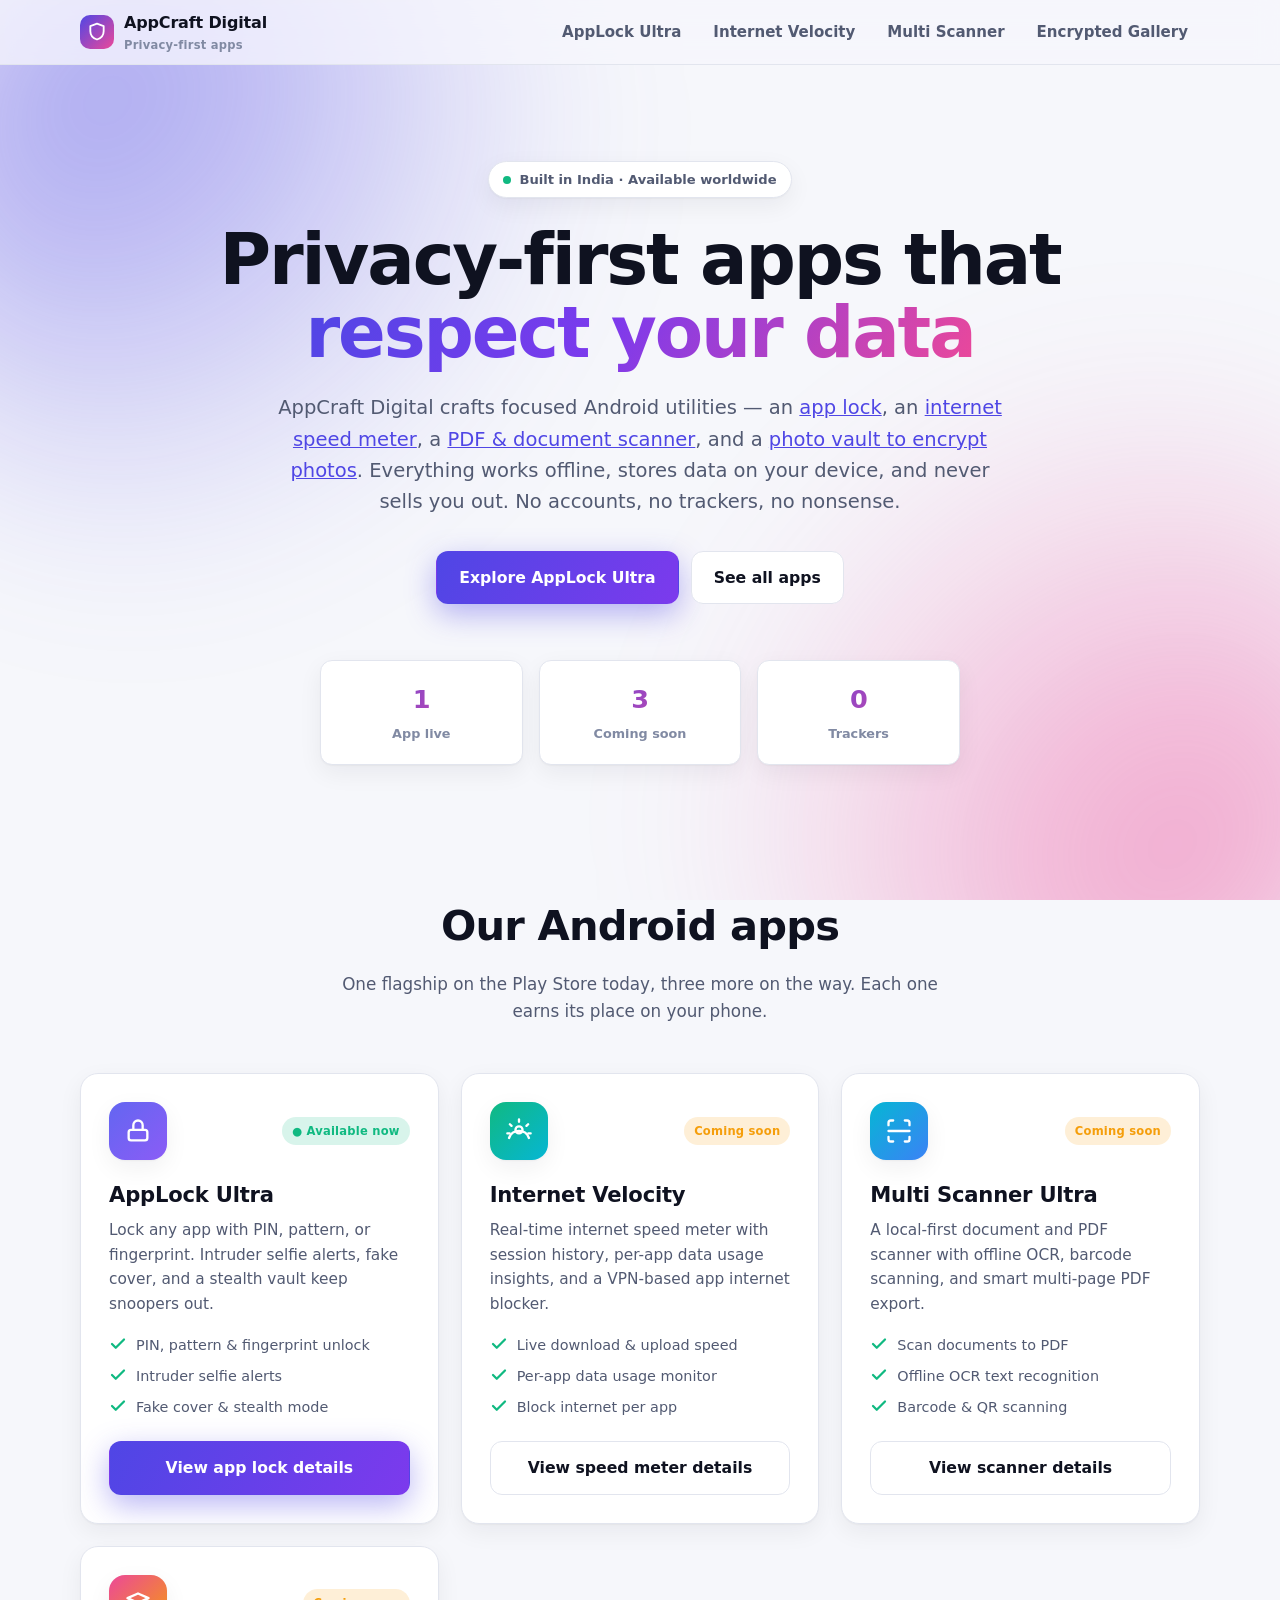
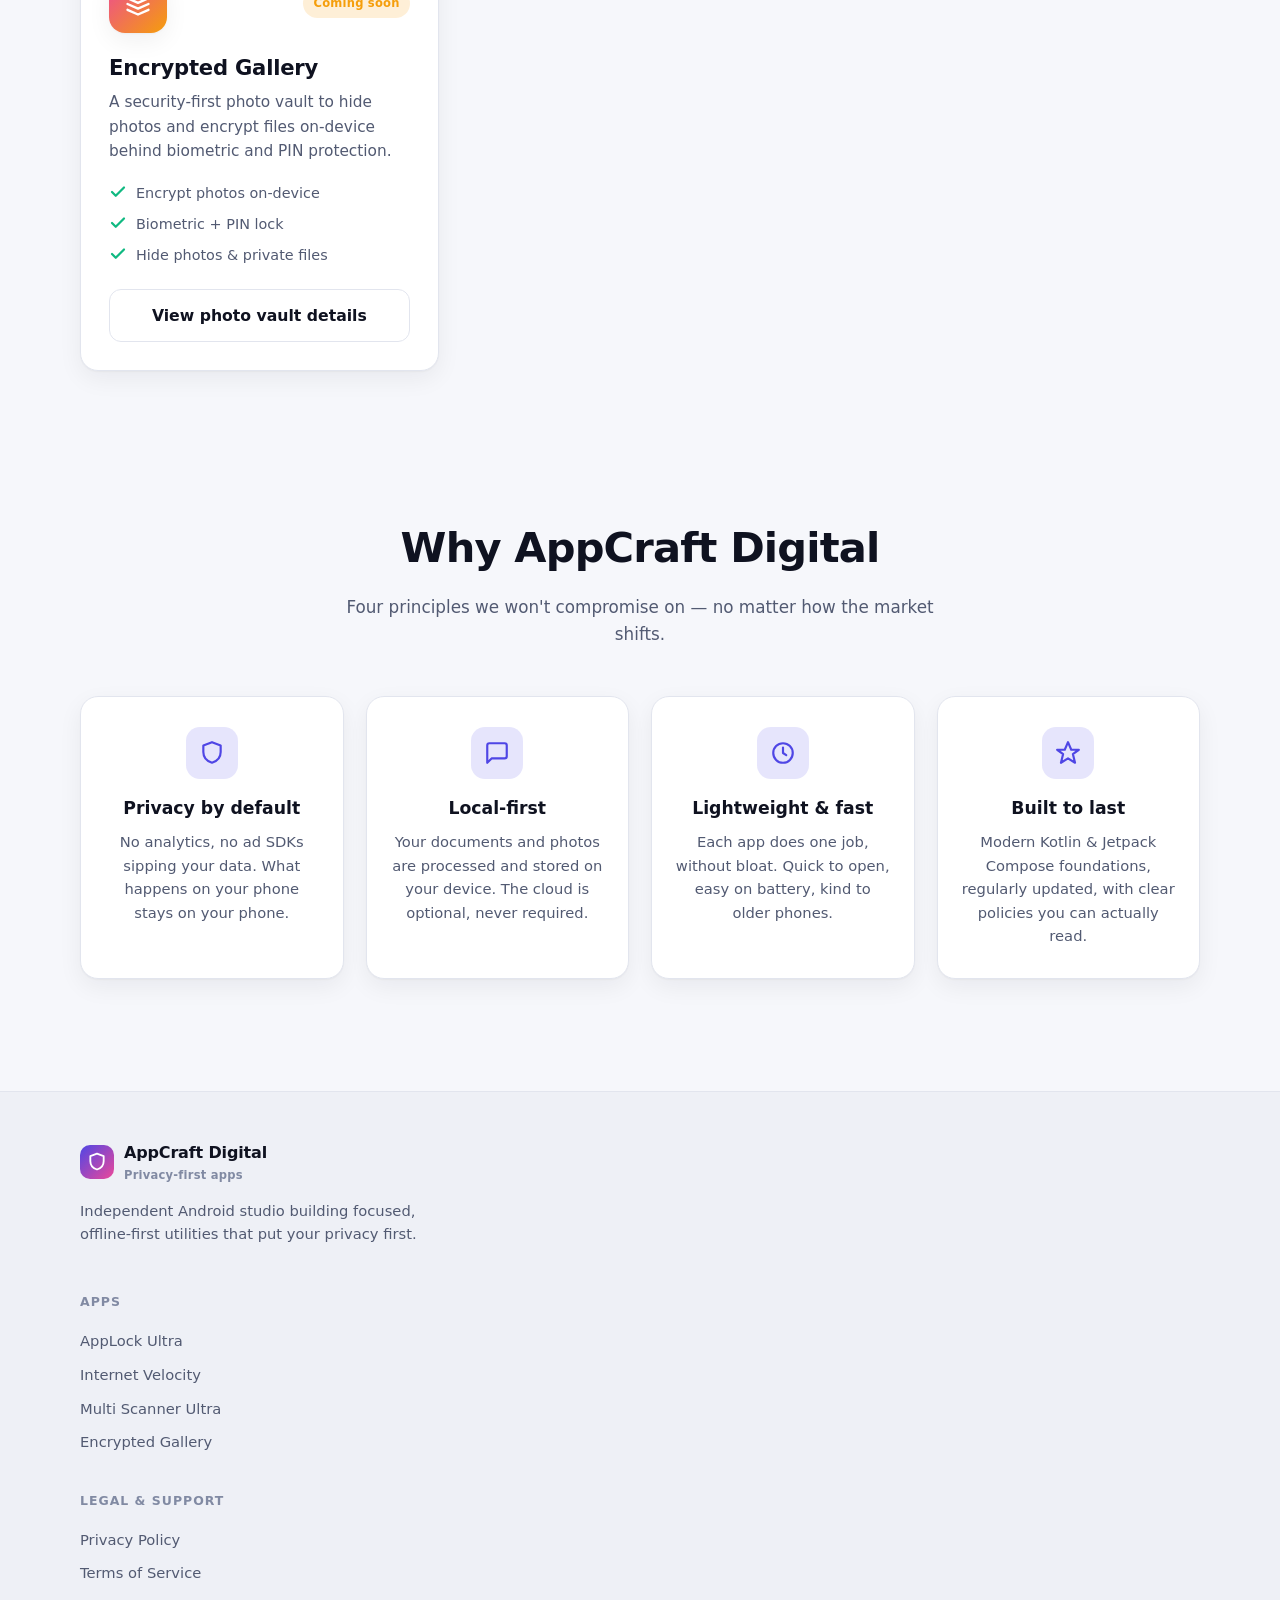
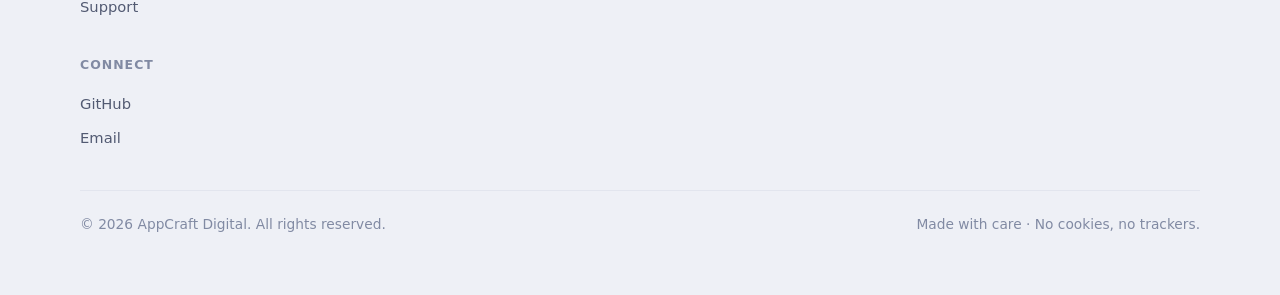
==== index.html @ 1e6e48a9 "SEO: multi-page keyword-targeted site + structured data Hub-and-spoke structure so each app ranks fo" ====
<!doctype html>
<html lang="en">
<head>
  <meta charset="utf-8">
  <meta name="viewport" content="width=device-width, initial-scale=1">
  <title>AppCraft Digital — Privacy-First Android Apps</title>
  <meta name="description" content="Privacy-first Android apps by AppCraft Digital: an app locker, internet speed meter, PDF scanner, and encrypted photo vault. Local-first, no tracking.">
  <meta name="keywords" content="app lock, app locker, internet speed test, pdf scanner, photo lock, gallery lock, encrypt photos, android apps, privacy apps">
  <meta name="author" content="AppCraft Digital">
  <meta name="robots" content="index, follow, max-image-preview:large">
  <meta name="theme-color" content="#0b0d12">
  <link rel="canonical" href="https://sumant4ssm.github.io/">

  <!-- Open Graph -->
  <meta property="og:type" content="website">
  <meta property="og:site_name" content="AppCraft Digital">
  <meta property="og:title" content="AppCraft Digital — Privacy-First Android Apps">
  <meta property="og:description" content="Lock apps, test internet speed, scan documents to PDF, and encrypt photos. Privacy-first Android apps with no tracking.">
  <meta property="og:url" content="https://sumant4ssm.github.io/">
  <meta property="og:locale" content="en_US">

  <!-- Twitter -->
  <meta name="twitter:card" content="summary_large_image">
  <meta name="twitter:title" content="AppCraft Digital — Privacy-First Android Apps">
  <meta name="twitter:description" content="Lock apps, test internet speed, scan to PDF, and encrypt photos. Privacy-first Android apps with no tracking.">

  <link rel="icon" href="data:image/svg+xml,%3Csvg xmlns='http://www.w3.org/2000/svg' viewBox='0 0 100 100'%3E%3Crect width='100' height='100' rx='24' fill='%236366f1'/%3E%3Cpath d='M50 18l26 10v18c0 16-11 28-26 36-15-8-26-20-26-36V28z' fill='none' stroke='white' stroke-width='6' stroke-linejoin='round'/%3E%3C/svg%3E">
  <link rel="stylesheet" href="assets/style.css">

  <!-- Structured data: Organization + WebSite (with SearchAction) -->
  <script type="application/ld+json">
  {
    "@context": "https://schema.org",
    "@graph": [
      {
        "@type": "Organization",
        "@id": "https://sumant4ssm.github.io/#organization",
        "name": "AppCraft Digital",
        "url": "https://sumant4ssm.github.io/",
        "description": "Independent Android studio building privacy-first, local-first utilities.",
        "email": "appcraftdigital@gmail.com",
        "logo": "https://sumant4ssm.github.io/assets/icon.png",
        "sameAs": ["https://github.com/sumant4ssm"]
      },
      {
        "@type": "WebSite",
        "@id": "https://sumant4ssm.github.io/#website",
        "url": "https://sumant4ssm.github.io/",
        "name": "AppCraft Digital",
        "publisher": { "@id": "https://sumant4ssm.github.io/#organization" },
        "inLanguage": "en-US",
        "potentialAction": {
          "@type": "SearchAction",
          "target": "https://github.com/sumant4ssm?q={search_term_string}",
          "query-input": "required name=search_term_string"
        }
      }
    ]
  }
  </script>
</head>
<body>
  <div class="aurora" aria-hidden="true"></div>

  <header class="site">
    <div class="wrap nav">
      <a class="brand" href="/" aria-label="AppCraft Digital home">
        <span class="logo" aria-hidden="true">
          <svg width="20" height="20" viewBox="0 0 24 24" fill="none" stroke="currentColor" stroke-width="2.2" stroke-linecap="round" stroke-linejoin="round"><path d="M12 2l8 3v6c0 5-3.5 8.5-8 10-4.5-1.5-8-5-8-10V5z"/></svg>
        </span>
        <span>AppCraft Digital<small>Privacy-first apps</small></span>
      </a>
      <nav class="nav-links" aria-label="Primary">
        <a href="/applock-ultra/">AppLock Ultra</a>
        <a href="/internet-velocity/">Internet Velocity</a>
        <a href="/multi-scanner-ultra/">Multi Scanner</a>
        <a href="/encrypted-gallery/">Encrypted Gallery</a>
      </nav>
    </div>
  </header>

  <main id="top">
    <!-- Hero -->
    <section class="hero">
      <div class="wrap">
        <span class="pill"><span class="dot" aria-hidden="true"></span> Built in India · Available worldwide</span>
        <h1>Privacy-first apps that <span class="grad">respect your data</span></h1>
        <p class="lead">
          AppCraft Digital crafts focused Android utilities — an <a href="/applock-ultra/">app lock</a>,
          an <a href="/internet-velocity/">internet speed meter</a>, a <a href="/multi-scanner-ultra/">PDF &amp; document scanner</a>,
          and a <a href="/encrypted-gallery/">photo vault to encrypt photos</a>. Everything works offline,
          stores data on your device, and never sells you out. No accounts, no trackers, no nonsense.
        </p>
        <div class="cta">
          <a class="btn btn-primary" href="/applock-ultra/">Explore AppLock Ultra</a>
          <a class="btn btn-ghost" href="#apps">See all apps</a>
        </div>
        <div class="stats">
          <div class="stat"><b>1</b><span>App live</span></div>
          <div class="stat"><b>3</b><span>Coming soon</span></div>
          <div class="stat"><b>0</b><span>Trackers</span></div>
        </div>
      </div>
    </section>

    <!-- Apps -->
    <section id="apps">
      <div class="wrap">
        <div class="sec-head reveal">
          <h2>Our Android apps</h2>
          <p>One flagship on the Play Store today, three more on the way. Each one earns its place on your phone.</p>
        </div>
        <div class="grid">
          <!-- AppLock Ultra -->
          <a class="card reveal" href="/applock-ultra/">
            <div class="card-head">
              <span class="app-icon icon-lock" aria-hidden="true">
                <svg width="28" height="28" viewBox="0 0 24 24" fill="none" stroke="currentColor" stroke-width="2" stroke-linecap="round" stroke-linejoin="round"><rect x="4" y="11" width="16" height="9" rx="2"/><path d="M8 11V7a4 4 0 0 1 8 0v4"/></svg>
              </span>
              <span class="badge badge-live">● Available now</span>
            </div>
            <h3>AppLock Ultra</h3>
            <p class="desc">Lock any app with PIN, pattern, or fingerprint. Intruder selfie alerts, fake cover, and a stealth vault keep snoopers out.</p>
            <ul class="features">
              <li><svg class="check" viewBox="0 0 24 24" fill="none" stroke="currentColor" stroke-width="3" stroke-linecap="round" stroke-linejoin="round"><polyline points="20 6 9 17 4 12"/></svg> PIN, pattern &amp; fingerprint unlock</li>
              <li><svg class="check" viewBox="0 0 24 24" fill="none" stroke="currentColor" stroke-width="3" stroke-linecap="round" stroke-linejoin="round"><polyline points="20 6 9 17 4 12"/></svg> Intruder selfie alerts</li>
              <li><svg class="check" viewBox="0 0 24 24" fill="none" stroke="currentColor" stroke-width="3" stroke-linecap="round" stroke-linejoin="round"><polyline points="20 6 9 17 4 12"/></svg> Fake cover &amp; stealth mode</li>
            </ul>
            <span class="btn btn-primary">View app lock details</span>
          </a>

          <!-- Internet Velocity -->
          <a class="card reveal" href="/internet-velocity/">
            <div class="card-head">
              <span class="app-icon icon-speed" aria-hidden="true">
                <svg width="28" height="28" viewBox="0 0 24 24" fill="none" stroke="currentColor" stroke-width="2" stroke-linecap="round" stroke-linejoin="round"><path d="M12 14a3 3 0 1 0 0-6 3 3 0 0 0 0 6z"/><path d="M3.5 18a9 9 0 0 1 17 0"/><path d="M12 2v2M4.2 6.2l1.4 1.4M19.8 6.2l-1.4 1.4M2 14h2M20 14h2"/></svg>
              </span>
              <span class="badge badge-soon">Coming soon</span>
            </div>
            <h3>Internet Velocity</h3>
            <p class="desc">Real-time internet speed meter with session history, per-app data usage insights, and a VPN-based app internet blocker.</p>
            <ul class="features">
              <li><svg class="check" viewBox="0 0 24 24" fill="none" stroke="currentColor" stroke-width="3" stroke-linecap="round" stroke-linejoin="round"><polyline points="20 6 9 17 4 12"/></svg> Live download &amp; upload speed</li>
              <li><svg class="check" viewBox="0 0 24 24" fill="none" stroke="currentColor" stroke-width="3" stroke-linecap="round" stroke-linejoin="round"><polyline points="20 6 9 17 4 12"/></svg> Per-app data usage monitor</li>
              <li><svg class="check" viewBox="0 0 24 24" fill="none" stroke="currentColor" stroke-width="3" stroke-linecap="round" stroke-linejoin="round"><polyline points="20 6 9 17 4 12"/></svg> Block internet per app</li>
            </ul>
            <span class="btn btn-ghost">View speed meter details</span>
          </a>

          <!-- Multi Scanner Ultra -->
          <a class="card reveal" href="/multi-scanner-ultra/">
            <div class="card-head">
              <span class="app-icon icon-scan" aria-hidden="true">
                <svg width="28" height="28" viewBox="0 0 24 24" fill="none" stroke="currentColor" stroke-width="2" stroke-linecap="round" stroke-linejoin="round"><path d="M3 7V5a2 2 0 0 1 2-2h2M17 3h2a2 2 0 0 1 2 2v2M21 17v2a2 2 0 0 1-2 2h-2M7 21H5a2 2 0 0 1-2-2v-2"/><line x1="3" y1="12" x2="21" y2="12"/></svg>
              </span>
              <span class="badge badge-soon">Coming soon</span>
            </div>
            <h3>Multi Scanner Ultra</h3>
            <p class="desc">A local-first document and PDF scanner with offline OCR, barcode scanning, and smart multi-page PDF export.</p>
            <ul class="features">
              <li><svg class="check" viewBox="0 0 24 24" fill="none" stroke="currentColor" stroke-width="3" stroke-linecap="round" stroke-linejoin="round"><polyline points="20 6 9 17 4 12"/></svg> Scan documents to PDF</li>
              <li><svg class="check" viewBox="0 0 24 24" fill="none" stroke="currentColor" stroke-width="3" stroke-linecap="round" stroke-linejoin="round"><polyline points="20 6 9 17 4 12"/></svg> Offline OCR text recognition</li>
              <li><svg class="check" viewBox="0 0 24 24" fill="none" stroke="currentColor" stroke-width="3" stroke-linecap="round" stroke-linejoin="round"><polyline points="20 6 9 17 4 12"/></svg> Barcode &amp; QR scanning</li>
            </ul>
            <span class="btn btn-ghost">View scanner details</span>
          </a>

          <!-- Encrypted Gallery -->
          <a class="card reveal" href="/encrypted-gallery/">
            <div class="card-head">
              <span class="app-icon icon-vault" aria-hidden="true">
                <svg width="28" height="28" viewBox="0 0 24 24" fill="none" stroke="currentColor" stroke-width="2" stroke-linecap="round" stroke-linejoin="round"><path d="M3 7l9-4 9 4-9 4-9-4z"/><path d="M3 12l9 4 9-4"/><path d="M3 17l9 4 9-4"/></svg>
              </span>
              <span class="badge badge-soon">Coming soon</span>
            </div>
            <h3>Encrypted Gallery</h3>
            <p class="desc">A security-first photo vault to hide photos and encrypt files on-device behind biometric and PIN protection.</p>
            <ul class="features">
              <li><svg class="check" viewBox="0 0 24 24" fill="none" stroke="currentColor" stroke-width="3" stroke-linecap="round" stroke-linejoin="round"><polyline points="20 6 9 17 4 12"/></svg> Encrypt photos on-device</li>
              <li><svg class="check" viewBox="0 0 24 24" fill="none" stroke="currentColor" stroke-width="3" stroke-linecap="round" stroke-linejoin="round"><polyline points="20 6 9 17 4 12"/></svg> Biometric + PIN lock</li>
              <li><svg class="check" viewBox="0 0 24 24" fill="none" stroke="currentColor" stroke-width="3" stroke-linecap="round" stroke-linejoin="round"><polyline points="20 6 9 17 4 12"/></svg> Hide photos &amp; private files</li>
            </ul>
            <span class="btn btn-ghost">View photo vault details</span>
          </a>
        </div>
      </div>
    </section>

    <!-- Values -->
    <section id="values">
      <div class="wrap">
        <div class="sec-head reveal">
          <h2>Why AppCraft Digital</h2>
          <p>Four principles we won't compromise on — no matter how the market shifts.</p>
        </div>
        <div class="values">
          <div class="value reveal">
            <div class="vicon" aria-hidden="true"><svg width="26" height="26" viewBox="0 0 24 24" fill="none" stroke="currentColor" stroke-width="2" stroke-linecap="round" stroke-linejoin="round"><path d="M12 2l8 3v6c0 5-3.5 8.5-8 10-4.5-1.5-8-5-8-10V5z"/></svg></div>
            <h4>Privacy by default</h4>
            <p>No analytics, no ad SDKs sipping your data. What happens on your phone stays on your phone.</p>
          </div>
          <div class="value reveal">
            <div class="vicon" aria-hidden="true"><svg width="26" height="26" viewBox="0 0 24 24" fill="none" stroke="currentColor" stroke-width="2" stroke-linecap="round" stroke-linejoin="round"><path d="M21 15a2 2 0 0 1-2 2H7l-4 4V5a2 2 0 0 1 2-2h14a2 2 0 0 1 2 2z"/></svg></div>
            <h4>Local-first</h4>
            <p>Your documents and photos are processed and stored on your device. The cloud is optional, never required.</p>
          </div>
          <div class="value reveal">
            <div class="vicon" aria-hidden="true"><svg width="26" height="26" viewBox="0 0 24 24" fill="none" stroke="currentColor" stroke-width="2" stroke-linecap="round" stroke-linejoin="round"><circle cx="12" cy="12" r="9"/><polyline points="12 7 12 12 15 14"/></svg></div>
            <h4>Lightweight &amp; fast</h4>
            <p>Each app does one job, without bloat. Quick to open, easy on battery, kind to older phones.</p>
          </div>
          <div class="value reveal">
            <div class="vicon" aria-hidden="true"><svg width="26" height="26" viewBox="0 0 24 24" fill="none" stroke="currentColor" stroke-width="2" stroke-linecap="round" stroke-linejoin="round"><path d="M12 2l3 7h7l-5.5 4 2 8L12 17l-6.5 4 2-8L2 9h7z"/></svg></div>
            <h4>Built to last</h4>
            <p>Modern Kotlin &amp; Jetpack Compose foundations, regularly updated, with clear policies you can actually read.</p>
          </div>
        </div>
      </div>
    </section>
  </main>

  <footer class="site">
    <div class="wrap">
      <div class="foot-grid">
        <div>
          <a class="brand" href="/" style="margin-bottom:12px;">
            <span class="logo" aria-hidden="true">
              <svg width="20" height="20" viewBox="0 0 24 24" fill="none" stroke="currentColor" stroke-width="2.2" stroke-linecap="round" stroke-linejoin="round"><path d="M12 2l8 3v6c0 5-3.5 8.5-8 10-4.5-1.5-8-5-8-10V5z"/></svg>
            </span>
            <span>AppCraft Digital<small>Privacy-first apps</small></span>
          </a>
          <p>Independent Android studio building focused, offline-first utilities that put your privacy first.</p>
        </div>
        <div class="foot-col">
          <h5>Apps</h5>
          <a href="/applock-ultra/">AppLock Ultra</a>
          <a href="/internet-velocity/">Internet Velocity</a>
          <a href="/multi-scanner-ultra/">Multi Scanner Ultra</a>
          <a href="/encrypted-gallery/">Encrypted Gallery</a>
        </div>
        <div class="foot-col">
          <h5>Legal &amp; Support</h5>
          <a href="https://sumant4ssm.github.io/applock-ultra-legal/" target="_blank" rel="noopener">Privacy Policy</a>
          <a href="https://sumant4ssm.github.io/applock-ultra-legal/terms.html" target="_blank" rel="noopener">Terms of Service</a>
          <a href="https://sumant4ssm.github.io/applock-ultra-legal/support.html" target="_blank" rel="noopener">Support</a>
        </div>
        <div class="foot-col">
          <h5>Connect</h5>
          <a href="https://github.com/sumant4ssm" target="_blank" rel="noopener">GitHub</a>
          <a href="mailto:appcraftdigital@gmail.com">Email</a>
        </div>
      </div>
      <div class="foot-bottom">
        <span>© <span id="year"></span> AppCraft Digital. All rights reserved.</span>
        <span>Made with care · No cookies, no trackers.</span>
      </div>
    </div>
  </footer>

  <script>
    document.getElementById('year').textContent = new Date().getFullYear();
  </script>
  <script src="assets/reveal.js" defer></script>
</body>
</html>
---- assets/style.css ----
/* =====================================================================
   AppCraft Digital — shared stylesheet
   Used by index.html and every /<app>/ landing page so they stay lean,
   consistent, and fast to crawl. Page-specific tweaks live in <style>
   blocks on the pages that need them.
   ===================================================================== */

:root {
  color-scheme: light dark;
  --font: "Inter", ui-sans-serif, system-ui, -apple-system, BlinkMacSystemFont, "Segoe UI", Roboto, sans-serif;
  --bg: #f6f7fb;
  --bg-elev: #ffffff;
  --bg-soft: #eef0f6;
  --text: #0f1220;
  --text-soft: #525a72;
  --text-mute: #818aa3;
  --border: #e2e5ee;
  --brand: #4f46e5;
  --brand-2: #7c3aed;
  --brand-3: #ec4899;
  --accent: #06b6d4;
  --ok: #10b981;
  --warn: #f59e0b;
  --shadow: 0 1px 2px rgba(15, 18, 32, 0.04), 0 8px 24px rgba(15, 18, 32, 0.06);
  --shadow-lg: 0 20px 60px rgba(15, 18, 32, 0.12);
  --radius: 18px;
  --radius-sm: 12px;
}

@media (prefers-color-scheme: dark) {
  :root {
    --bg: #0a0b10;
    --bg-elev: #13151d;
    --bg-soft: #1a1d28;
    --text: #f4f6fb;
    --text-soft: #b9c0d4;
    --text-mute: #7d8499;
    --border: #252a37;
    --brand: #818cf8;
    --brand-2: #a78bfa;
    --brand-3: #f472b6;
    --accent: #22d3ee;
    --ok: #34d399;
    --warn: #fbbf24;
    --shadow: 0 1px 2px rgba(0, 0, 0, 0.3), 0 8px 24px rgba(0, 0, 0, 0.4);
    --shadow-lg: 0 20px 60px rgba(0, 0, 0, 0.5);
  }
}

* { box-sizing: border-box; }

html { scroll-behavior: smooth; }

body {
  margin: 0;
  font-family: var(--font);
  background: var(--bg);
  color: var(--text);
  line-height: 1.6;
  -webkit-font-smoothing: antialiased;
  text-rendering: optimizeLegibility;
  overflow-x: hidden;
}

a { color: var(--brand); }

.wrap {
  width: min(100% - 48px, 1120px);
  margin-inline: auto;
}

/* ---------- Background flourish ---------- */
.aurora {
  position: fixed;
  inset: 0;
  z-index: -1;
  overflow: hidden;
  pointer-events: none;
}
.aurora::before,
.aurora::after {
  content: "";
  position: absolute;
  width: 60vw;
  height: 60vw;
  max-width: 720px;
  max-height: 720px;
  border-radius: 50%;
  filter: blur(90px);
  opacity: 0.5;
  animation: drift 18s ease-in-out infinite alternate;
}
.aurora::before {
  top: -15%;
  left: -10%;
  background: radial-gradient(circle at 30% 30%, var(--brand), transparent 70%);
}
.aurora::after {
  bottom: -20%;
  right: -10%;
  background: radial-gradient(circle at 70% 70%, var(--brand-3), transparent 70%);
  animation-delay: -6s;
}
@media (prefers-color-scheme: dark) {
  .aurora::before, .aurora::after { opacity: 0.32; }
}
@keyframes drift {
  0%   { transform: translate(0, 0) scale(1); }
  100% { transform: translate(6%, 4%) scale(1.12); }
}

/* ---------- Header ---------- */
header.site {
  position: sticky;
  top: 0;
  z-index: 50;
  backdrop-filter: saturate(180%) blur(12px);
  -webkit-backdrop-filter: saturate(180%) blur(12px);
  background: color-mix(in srgb, var(--bg) 78%, transparent);
  border-bottom: 1px solid var(--border);
}
.nav {
  display: flex;
  align-items: center;
  justify-content: space-between;
  gap: 16px;
  height: 64px;
}
.brand {
  display: flex;
  align-items: center;
  gap: 10px;
  font-weight: 750;
  letter-spacing: -0.01em;
  color: var(--text);
  text-decoration: none;
}
.logo {
  width: 34px;
  height: 34px;
  border-radius: 10px;
  background: linear-gradient(135deg, var(--brand), var(--brand-3));
  display: grid;
  place-items: center;
  color: #fff;
  flex: none;
}
.brand small {
  display: block;
  font-size: 0.72rem;
  font-weight: 600;
  color: var(--text-mute);
  letter-spacing: 0.02em;
}
.nav-links {
  display: flex;
  align-items: center;
  gap: 8px;
}
.nav-links a {
  color: var(--text-soft);
  text-decoration: none;
  font-size: 0.94rem;
  font-weight: 600;
  padding: 8px 12px;
  border-radius: 10px;
  transition: color .15s ease, background .15s ease;
}
.nav-links a:hover { color: var(--text); background: var(--bg-soft); }

/* ---------- Hero ---------- */
.hero {
  padding: 96px 0 56px;
  text-align: center;
}
.pill {
  display: inline-flex;
  align-items: center;
  gap: 8px;
  padding: 7px 14px;
  border: 1px solid var(--border);
  background: var(--bg-elev);
  border-radius: 999px;
  font-size: 0.82rem;
  font-weight: 600;
  color: var(--text-soft);
  box-shadow: var(--shadow);
  margin-bottom: 26px;
}
.dot {
  width: 8px; height: 8px; border-radius: 50%;
  background: var(--ok);
  box-shadow: 0 0 0 0 color-mix(in srgb, var(--ok) 60%, transparent);
  animation: pulse 2.4s ease-out infinite;
}
@keyframes pulse {
  0%   { box-shadow: 0 0 0 0 color-mix(in srgb, var(--ok) 55%, transparent); }
  70%  { box-shadow: 0 0 0 10px transparent; }
  100% { box-shadow: 0 0 0 0 transparent; }
}
h1 {
  margin: 0 auto;
  max-width: 18ch;
  font-size: clamp(2.4rem, 6.4vw, 4.4rem);
  line-height: 1.04;
  letter-spacing: -0.03em;
  font-weight: 800;
}
h1 .grad {
  background: linear-gradient(120deg, var(--brand), var(--brand-2) 45%, var(--brand-3));
  -webkit-background-clip: text;
  background-clip: text;
  color: transparent;
}
.hero p.lead {
  margin: 22px auto 0;
  max-width: 60ch;
  font-size: clamp(1.02rem, 2.2vw, 1.22rem);
  color: var(--text-soft);
}
.cta {
  display: flex;
  flex-wrap: wrap;
  gap: 12px;
  justify-content: center;
  margin-top: 34px;
}
.btn {
  display: inline-flex;
  align-items: center;
  gap: 9px;
  padding: 13px 22px;
  border-radius: 12px;
  font-weight: 700;
  font-size: 0.98rem;
  text-decoration: none;
  border: 1px solid transparent;
  transition: transform .15s ease, box-shadow .2s ease, background .2s ease;
  cursor: pointer;
}
.btn-primary {
  background: linear-gradient(120deg, var(--brand), var(--brand-2));
  color: #fff;
  box-shadow: 0 10px 30px color-mix(in srgb, var(--brand) 40%, transparent);
}
.btn-primary:hover { transform: translateY(-2px); box-shadow: 0 16px 40px color-mix(in srgb, var(--brand) 50%, transparent); }
.btn-ghost {
  background: var(--bg-elev);
  color: var(--text);
  border-color: var(--border);
}
.btn-ghost:hover { transform: translateY(-2px); border-color: var(--brand); }

/* ---------- Stats strip ---------- */
.stats {
  display: grid;
  grid-template-columns: repeat(3, 1fr);
  gap: 16px;
  margin: 56px auto 0;
  max-width: 640px;
}
.stat {
  background: var(--bg-elev);
  border: 1px solid var(--border);
  border-radius: var(--radius-sm);
  padding: 18px;
  text-align: center;
  box-shadow: var(--shadow);
}
.stat b {
  display: block;
  font-size: 1.6rem;
  letter-spacing: -0.02em;
  background: linear-gradient(120deg, var(--brand), var(--brand-3));
  -webkit-background-clip: text;
  background-clip: text;
  color: transparent;
}
.stat span { font-size: 0.8rem; color: var(--text-mute); font-weight: 600; }

/* ---------- Section ---------- */
section { padding: 72px 0; }
.sec-head { text-align: center; max-width: 60ch; margin: 0 auto 48px; }
.sec-head h2 {
  margin: 0 0 12px;
  font-size: clamp(1.8rem, 4vw, 2.6rem);
  letter-spacing: -0.02em;
  font-weight: 800;
}
.sec-head p { margin: 0; color: var(--text-soft); font-size: 1.05rem; }

/* ---------- App cards ---------- */
.grid {
  display: grid;
  grid-template-columns: repeat(auto-fit, minmax(300px, 1fr));
  gap: 22px;
}
.card {
  position: relative;
  background: var(--bg-elev);
  border: 1px solid var(--border);
  border-radius: var(--radius);
  padding: 28px;
  box-shadow: var(--shadow);
  transition: transform .2s ease, box-shadow .2s ease, border-color .2s ease;
  overflow: hidden;
  text-decoration: none;
  color: inherit;
  display: flex;
  flex-direction: column;
}
.card::before {
  content: "";
  position: absolute;
  inset: 0 0 auto 0;
  height: 4px;
  background: linear-gradient(90deg, var(--brand), var(--brand-3));
  opacity: 0;
  transition: opacity .2s ease;
}
.card:hover {
  transform: translateY(-4px);
  box-shadow: var(--shadow-lg);
  border-color: color-mix(in srgb, var(--brand) 40%, var(--border));
}
.card:hover::before { opacity: 1; }

.card-head {
  display: flex;
  align-items: center;
  justify-content: space-between;
  gap: 12px;
  margin-bottom: 18px;
}
.app-icon {
  width: 58px; height: 58px;
  border-radius: 16px;
  display: grid;
  place-items: center;
  color: #fff;
  flex: none;
  box-shadow: var(--shadow);
}
.icon-lock   { background: linear-gradient(135deg, #6366f1, #8b5cf6); }
.icon-scan   { background: linear-gradient(135deg, #06b6d4, #3b82f6); }
.icon-vault  { background: linear-gradient(135deg, #ec4899, #f59e0b); }
.icon-speed  { background: linear-gradient(135deg, #10b981, #06b6d4); }

.badge {
  font-size: 0.72rem;
  font-weight: 700;
  padding: 5px 10px;
  border-radius: 999px;
  letter-spacing: 0.02em;
  white-space: nowrap;
}
.badge-live {
  color: var(--ok);
  background: color-mix(in srgb, var(--ok) 16%, transparent);
}
.badge-soon {
  color: var(--warn);
  background: color-mix(in srgb, var(--warn) 16%, transparent);
}

.card h3 {
  margin: 0 0 6px;
  font-size: 1.32rem;
  letter-spacing: -0.01em;
}
.card p.desc {
  margin: 0 0 18px;
  color: var(--text-soft);
  font-size: 0.96rem;
  min-height: 4.2em;
}
.features {
  list-style: none;
  padding: 0;
  margin: 0 0 22px;
  display: grid;
  gap: 8px;
}
.features li {
  display: flex;
  align-items: flex-start;
  gap: 9px;
  font-size: 0.9rem;
  color: var(--text-soft);
}
.check {
  flex: none;
  width: 18px; height: 18px;
  margin-top: 1px;
  color: var(--ok);
}
.card .btn { width: 100%; justify-content: center; }
.card.disabled .btn {
  cursor: not-allowed;
  opacity: 0.85;
}

/* ---------- Values ---------- */
.values {
  display: grid;
  grid-template-columns: repeat(auto-fit, minmax(220px, 1fr));
  gap: 22px;
}
.value {
  text-align: center;
  padding: 30px 22px;
  border-radius: var(--radius);
  background: var(--bg-elev);
  border: 1px solid var(--border);
  box-shadow: var(--shadow);
}
.value .vicon {
  width: 52px; height: 52px;
  margin: 0 auto 16px;
  border-radius: 14px;
  display: grid;
  place-items: center;
  background: color-mix(in srgb, var(--brand) 14%, transparent);
  color: var(--brand);
}
.value h4 { margin: 0 0 8px; font-size: 1.08rem; }
.value p { margin: 0; color: var(--text-soft); font-size: 0.92rem; }

/* ---------- Footer ---------- */
footer.site {
  border-top: 1px solid var(--border);
  padding: 48px 0 60px;
  margin-top: 40px;
  background: var(--bg-soft);
}
.foot-grid {
  display: grid;
  grid-template-columns: 1.6fr repeat(auto-fit, minmax(150px, 1fr));
  gap: 32px;
}
.foot-grid p { color: var(--text-soft); font-size: 0.92rem; max-width: 38ch; }
.foot-col h5 {
  margin: 0 0 12px;
  font-size: 0.78rem;
  text-transform: uppercase;
  letter-spacing: 0.08em;
  color: var(--text-mute);
}
.foot-col a {
  display: block;
  color: var(--text-soft);
  text-decoration: none;
  font-size: 0.92rem;
  padding: 5px 0;
  transition: color .15s ease;
}
.foot-col a:hover { color: var(--brand); }
.foot-bottom {
  margin-top: 36px;
  padding-top: 22px;
  border-top: 1px solid var(--border);
  display: flex;
  justify-content: space-between;
  flex-wrap: wrap;
  gap: 10px;
  color: var(--text-mute);
  font-size: 0.86rem;
}

/* ---------- Reveal animation ---------- */
.reveal {
  opacity: 0;
  transform: translateY(24px);
  transition: opacity .6s ease, transform .6s ease;
}
.reveal.in {
  opacity: 1;
  transform: none;
}
@media (prefers-reduced-motion: reduce) {
  .reveal { opacity: 1; transform: none; transition: none; }
  .aurora::before, .aurora::after, .dot { animation: none; }
  html { scroll-behavior: auto; }
}

/* ---------- Responsive ---------- */
@media (max-width: 720px) {
  .nav-links a:not(.nav-cta) { display: none; }
  .hero { padding: 64px 0 40px; }
  .stats { grid-template-columns: 1fr; }
  .foot-grid { grid-template-columns: 1fr; }
  section { padding: 56px 0; }
}

/* =====================================================================
   App detail page layout (used by /<app>/ landing pages)
   ===================================================================== */

/* Breadcrumb */
.breadcrumb {
  font-size: 0.86rem;
  color: var(--text-mute);
  padding: 18px 0 0;
}
.breadcrumb ol {
  list-style: none;
  margin: 0;
  padding: 0;
  display: flex;
  flex-wrap: wrap;
  gap: 6px;
  align-items: center;
}
.breadcrumb li { display: flex; align-items: center; gap: 6px; }
.breadcrumb li::after { content: "›"; opacity: 0.5; }
.breadcrumb li:last-child::after { content: ""; }
.breadcrumb a { color: var(--text-soft); text-decoration: none; }
.breadcrumb a:hover { color: var(--brand); }
.breadcrumb [aria-current="page"] { color: var(--text); font-weight: 600; }

/* App hero block */
.app-hero {
  padding: 28px 0 8px;
}
.app-hero .hero-row {
  display: flex;
  align-items: center;
  gap: 22px;
  flex-wrap: wrap;
}
.app-hero .app-icon {
  width: 88px; height: 88px;
  border-radius: 22px;
}
.app-hero .app-icon svg { width: 42px; height: 42px; }
.app-hero h1 {
  font-size: clamp(2rem, 5vw, 3rem);
  max-width: none;
  margin: 0 0 6px;
}
.app-hero .tagline {
  color: var(--text-soft);
  font-size: 1.1rem;
  margin: 0;
}

/* Two-column detail layout */
.detail {
  display: grid;
  grid-template-columns: 1.7fr 1fr;
  gap: 40px;
  align-items: start;
}
.detail .prose h2 {
  font-size: 1.5rem;
  letter-spacing: -0.01em;
  margin: 36px 0 12px;
}
.detail .prose h2:first-child { margin-top: 0; }
.detail .prose h3 {
  font-size: 1.12rem;
  margin: 22px 0 8px;
}
.detail .prose p {
  color: var(--text-soft);
  margin: 0 0 14px;
}
.detail .prose ul {
  color: var(--text-soft);
  margin: 0 0 16px;
  padding-left: 1.2em;
}
.detail .prose ul li { margin-bottom: 8px; }
.detail .prose ul li b { color: var(--text); }

/* Sticky info card */
.info-card {
  background: var(--bg-elev);
  border: 1px solid var(--border);
  border-radius: var(--radius);
  padding: 26px;
  box-shadow: var(--shadow);
  position: sticky;
  top: 88px;
}
.info-card h3 {
  margin: 0 0 16px;
  font-size: 1.05rem;
}
.info-card dl {
  margin: 0;
  display: grid;
  gap: 12px;
}
.info-card dt {
  font-size: 0.74rem;
  text-transform: uppercase;
  letter-spacing: 0.06em;
  color: var(--text-mute);
  font-weight: 700;
}
.info-card dd {
  margin: 2px 0 0;
  font-size: 0.94rem;
  color: var(--text);
}
.info-card .btn { width: 100%; justify-content: center; margin-top: 18px; }

/* Use-cases / who-it's-for chips */
.chips {
  display: flex;
  flex-wrap: wrap;
  gap: 8px;
  margin: 8px 0 4px;
}
.chip {
  font-size: 0.82rem;
  font-weight: 600;
  padding: 6px 12px;
  border-radius: 999px;
  background: var(--bg-soft);
  color: var(--text-soft);
  border: 1px solid var(--border);
}

/* FAQ accordion */
.faq {
  display: grid;
  gap: 12px;
}
.faq details {
  background: var(--bg-elev);
  border: 1px solid var(--border);
  border-radius: var(--radius-sm);
  padding: 4px 18px;
  box-shadow: var(--shadow);
}
.faq details[open] {
  border-color: color-mix(in srgb, var(--brand) 40%, var(--border));
}
.faq summary {
  cursor: pointer;
  font-weight: 650;
  font-size: 1.02rem;
  padding: 14px 0;
  list-style: none;
  display: flex;
  align-items: center;
  justify-content: space-between;
  gap: 12px;
}
.faq summary::-webkit-details-marker { display: none; }
.faq summary::after {
  content: "+";
  font-size: 1.3rem;
  font-weight: 700;
  color: var(--brand);
  transition: transform .2s ease;
}
.faq details[open] summary::after { content: "−"; }
.faq details p {
  margin: 0 0 16px;
  color: var(--text-soft);
}

/* "Other apps" cross-link strip on detail pages */
.related {
  display: grid;
  grid-template-columns: repeat(auto-fit, minmax(180px, 1fr));
  gap: 16px;
  margin-top: 16px;
}
.related a {
  display: flex;
  gap: 12px;
  align-items: center;
  text-decoration: none;
  color: var(--text);
  background: var(--bg-elev);
  border: 1px solid var(--border);
  border-radius: var(--radius-sm);
  padding: 14px;
  transition: border-color .15s ease, transform .15s ease;
}
.related a:hover { border-color: var(--brand); transform: translateY(-2px); }
.related .app-icon { width: 38px; height: 38px; border-radius: 10px; }
.related .app-icon svg { width: 20px; height: 20px; }
.related b { display: block; font-size: 0.94rem; }
.related small { color: var(--text-mute); font-size: 0.8rem; }

@media (max-width: 860px) {
  .detail { grid-template-columns: 1fr; }
  .info-card { position: static; }
}
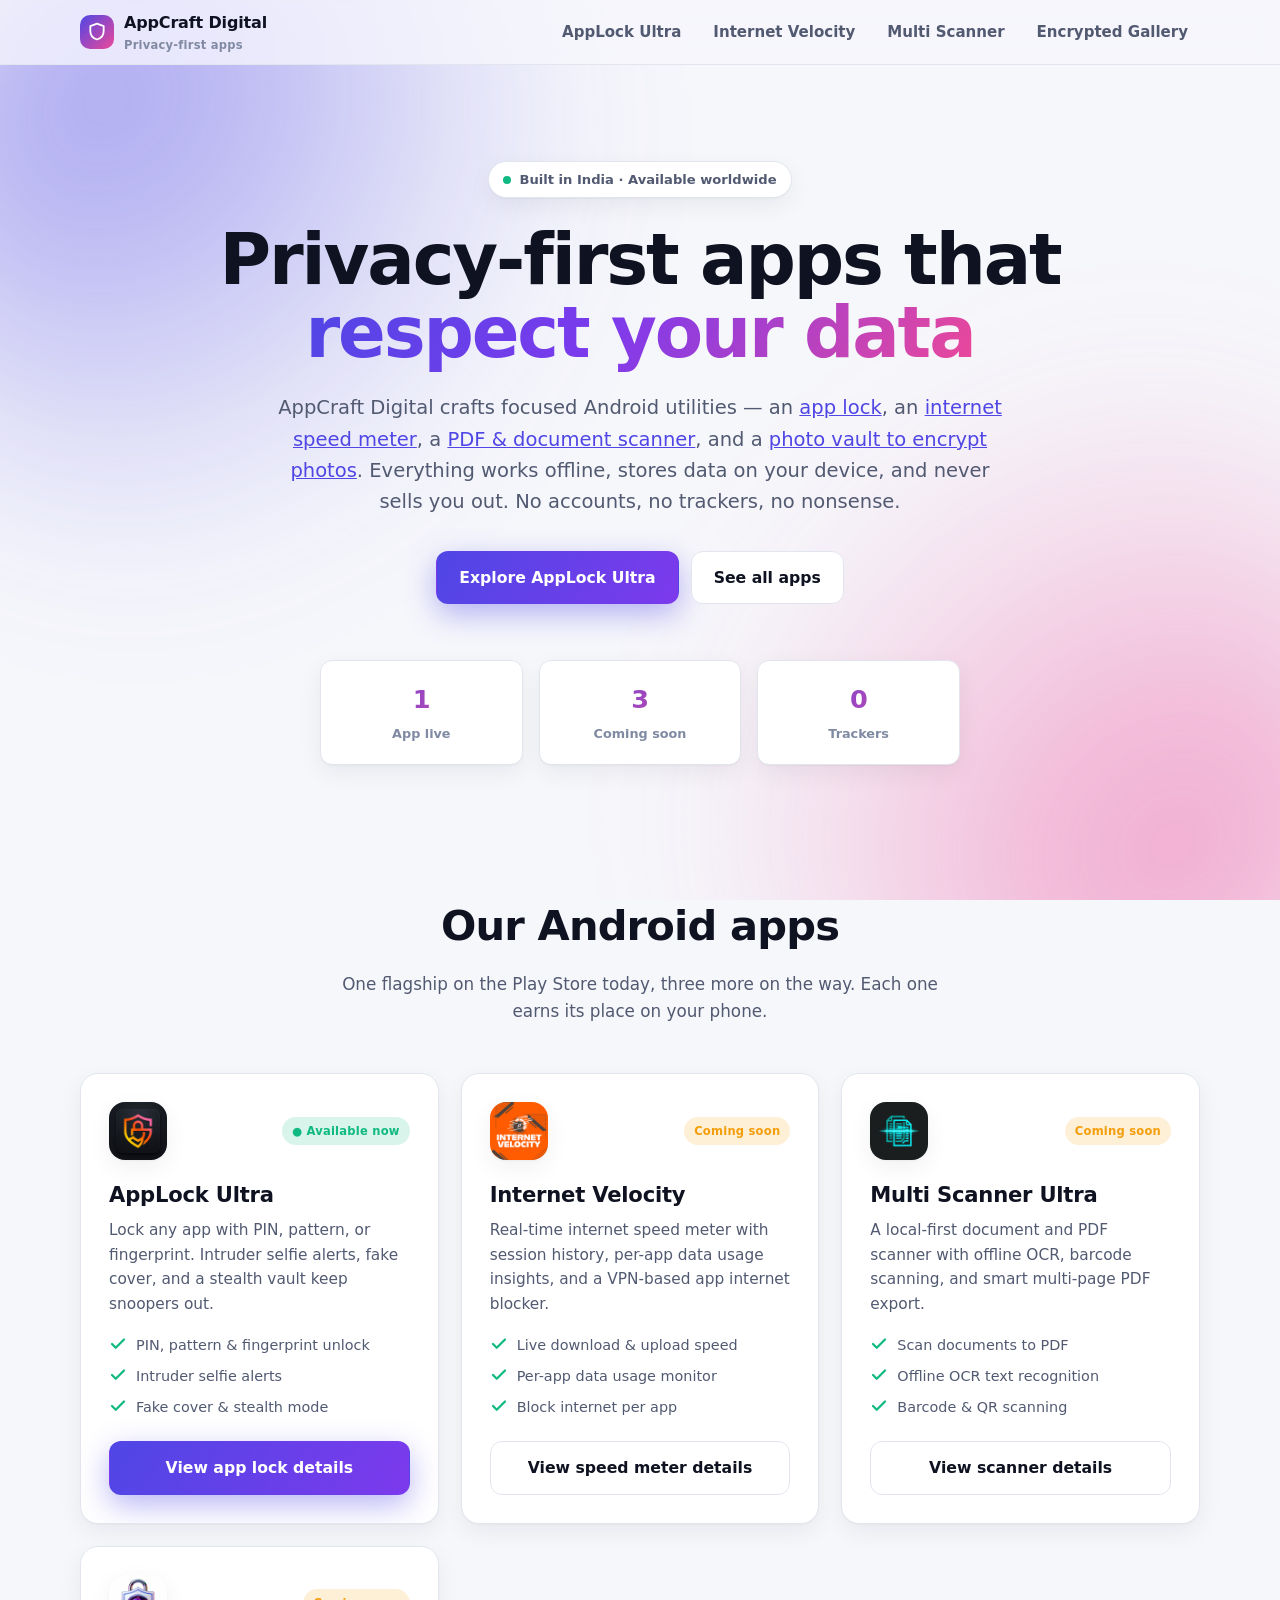
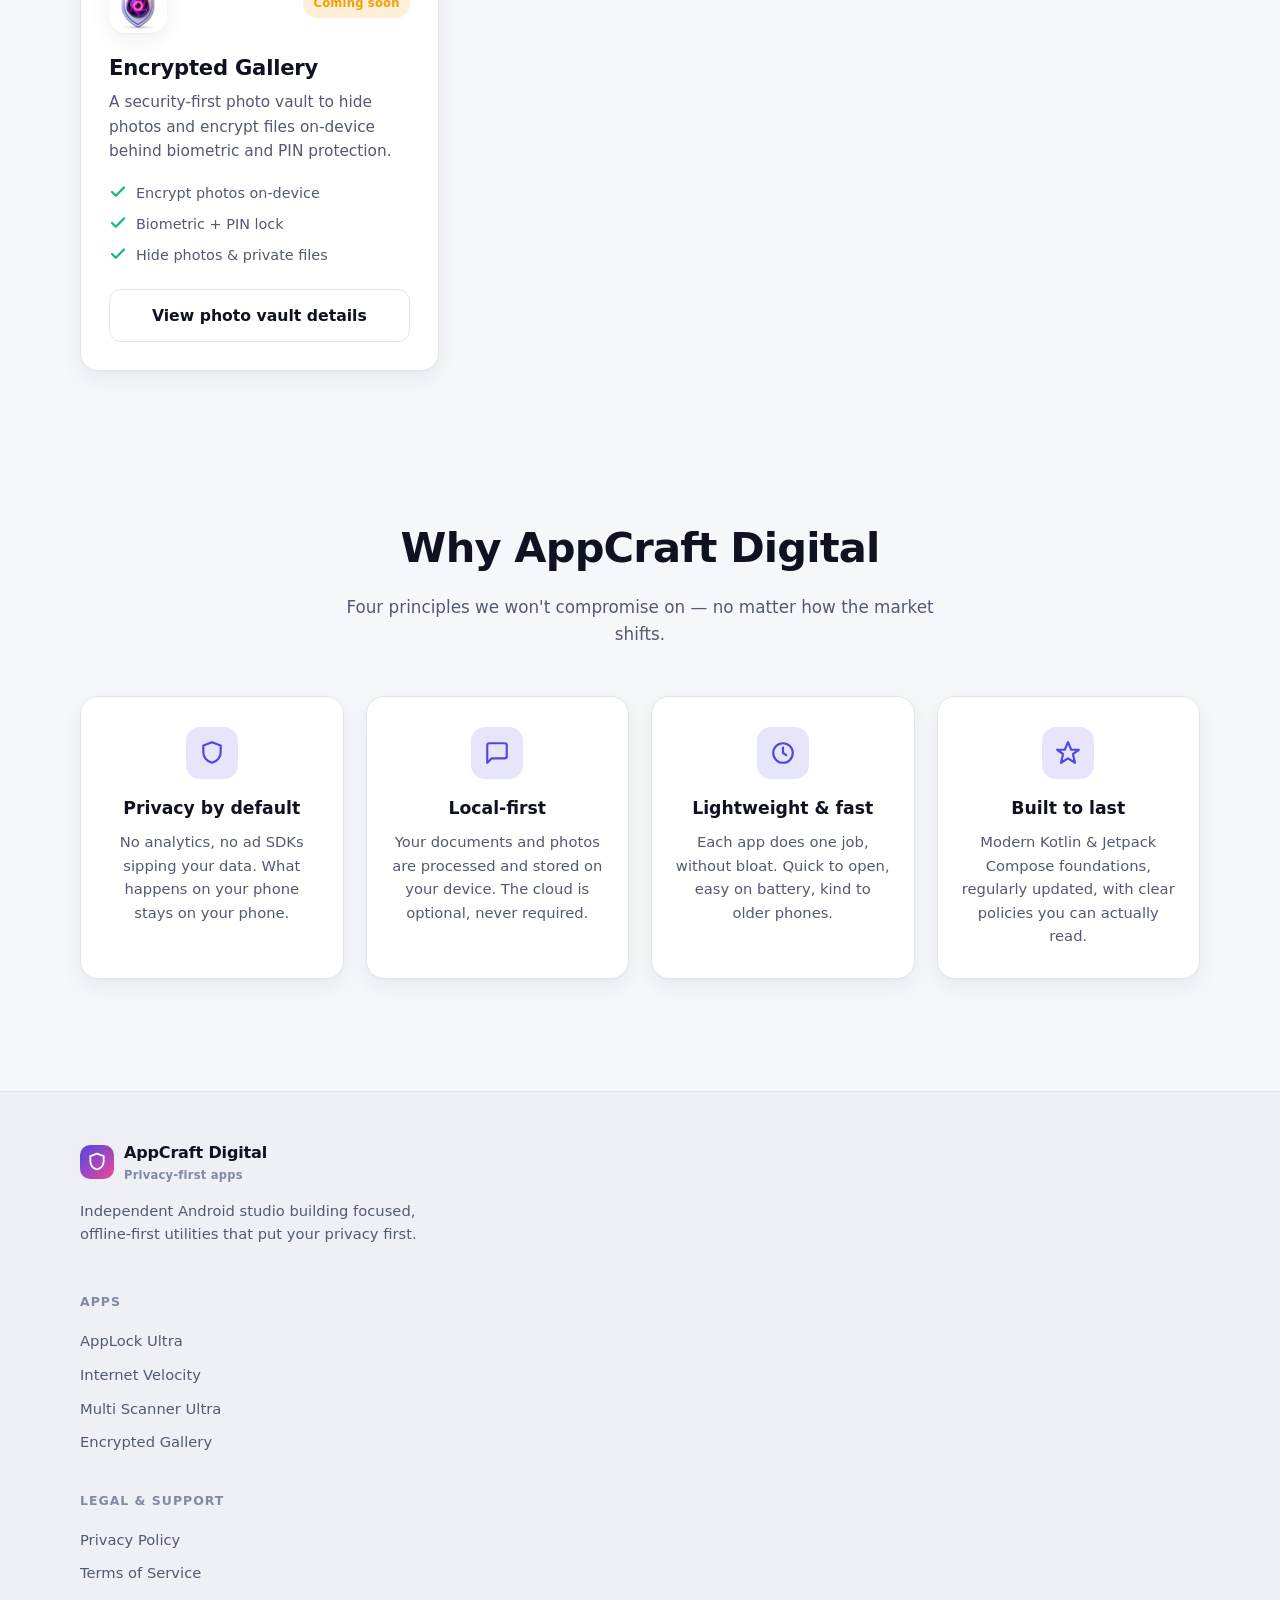
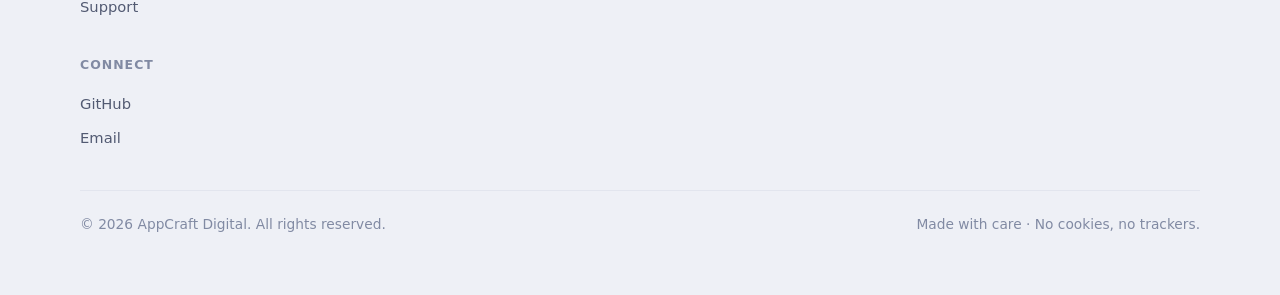
==== commit e814d476: "Use real app logos and direct Play Store links - Replace placeholder SVG icons with each app's actua" ====
--- a/index.html
+++ b/index.html
@@ -114,9 +114,7 @@
           <!-- AppLock Ultra -->
           <a class="card reveal" href="/applock-ultra/">
             <div class="card-head">
-              <span class="app-icon icon-lock" aria-hidden="true">
-                <svg width="28" height="28" viewBox="0 0 24 24" fill="none" stroke="currentColor" stroke-width="2" stroke-linecap="round" stroke-linejoin="round"><rect x="4" y="11" width="16" height="9" rx="2"/><path d="M8 11V7a4 4 0 0 1 8 0v4"/></svg>
-              </span>
+              <span class="app-icon" aria-hidden="true"><img src="/assets/icons/applock-ultra.png" alt="" width="58" height="58"></span>
               <span class="badge badge-live">● Available now</span>
             </div>
             <h3>AppLock Ultra</h3>
@@ -132,9 +130,7 @@
           <!-- Internet Velocity -->
           <a class="card reveal" href="/internet-velocity/">
             <div class="card-head">
-              <span class="app-icon icon-speed" aria-hidden="true">
-                <svg width="28" height="28" viewBox="0 0 24 24" fill="none" stroke="currentColor" stroke-width="2" stroke-linecap="round" stroke-linejoin="round"><path d="M12 14a3 3 0 1 0 0-6 3 3 0 0 0 0 6z"/><path d="M3.5 18a9 9 0 0 1 17 0"/><path d="M12 2v2M4.2 6.2l1.4 1.4M19.8 6.2l-1.4 1.4M2 14h2M20 14h2"/></svg>
-              </span>
+              <span class="app-icon" aria-hidden="true"><img src="/assets/icons/internet-velocity.png" alt="" width="58" height="58"></span>
               <span class="badge badge-soon">Coming soon</span>
             </div>
             <h3>Internet Velocity</h3>
@@ -150,9 +146,7 @@
           <!-- Multi Scanner Ultra -->
           <a class="card reveal" href="/multi-scanner-ultra/">
             <div class="card-head">
-              <span class="app-icon icon-scan" aria-hidden="true">
-                <svg width="28" height="28" viewBox="0 0 24 24" fill="none" stroke="currentColor" stroke-width="2" stroke-linecap="round" stroke-linejoin="round"><path d="M3 7V5a2 2 0 0 1 2-2h2M17 3h2a2 2 0 0 1 2 2v2M21 17v2a2 2 0 0 1-2 2h-2M7 21H5a2 2 0 0 1-2-2v-2"/><line x1="3" y1="12" x2="21" y2="12"/></svg>
-              </span>
+              <span class="app-icon" aria-hidden="true"><img src="/assets/icons/multi-scanner-ultra.png" alt="" width="58" height="58"></span>
               <span class="badge badge-soon">Coming soon</span>
             </div>
             <h3>Multi Scanner Ultra</h3>
@@ -168,9 +162,7 @@
           <!-- Encrypted Gallery -->
           <a class="card reveal" href="/encrypted-gallery/">
             <div class="card-head">
-              <span class="app-icon icon-vault" aria-hidden="true">
-                <svg width="28" height="28" viewBox="0 0 24 24" fill="none" stroke="currentColor" stroke-width="2" stroke-linecap="round" stroke-linejoin="round"><path d="M3 7l9-4 9 4-9 4-9-4z"/><path d="M3 12l9 4 9-4"/><path d="M3 17l9 4 9-4"/></svg>
-              </span>
+              <span class="app-icon" aria-hidden="true"><img src="/assets/icons/encrypted-gallery.png" alt="" width="58" height="58"></span>
               <span class="badge badge-soon">Coming soon</span>
             </div>
             <h3>Encrypted Gallery</h3>
--- a/assets/style.css
+++ b/assets/style.css
@@ -339,8 +339,17 @@
   place-items: center;
   color: #fff;
   flex: none;
+  background: var(--bg-soft);
+  overflow: hidden;
   box-shadow: var(--shadow);
 }
+.app-icon img {
+  width: 100%;
+  height: 100%;
+  object-fit: cover;
+  display: block;
+}
+/* Legacy gradient fallbacks (kept for any remaining SVG icons) */
 .icon-lock   { background: linear-gradient(135deg, #6366f1, #8b5cf6); }
 .icon-scan   { background: linear-gradient(135deg, #06b6d4, #3b82f6); }
 .icon-vault  { background: linear-gradient(135deg, #ec4899, #f59e0b); }
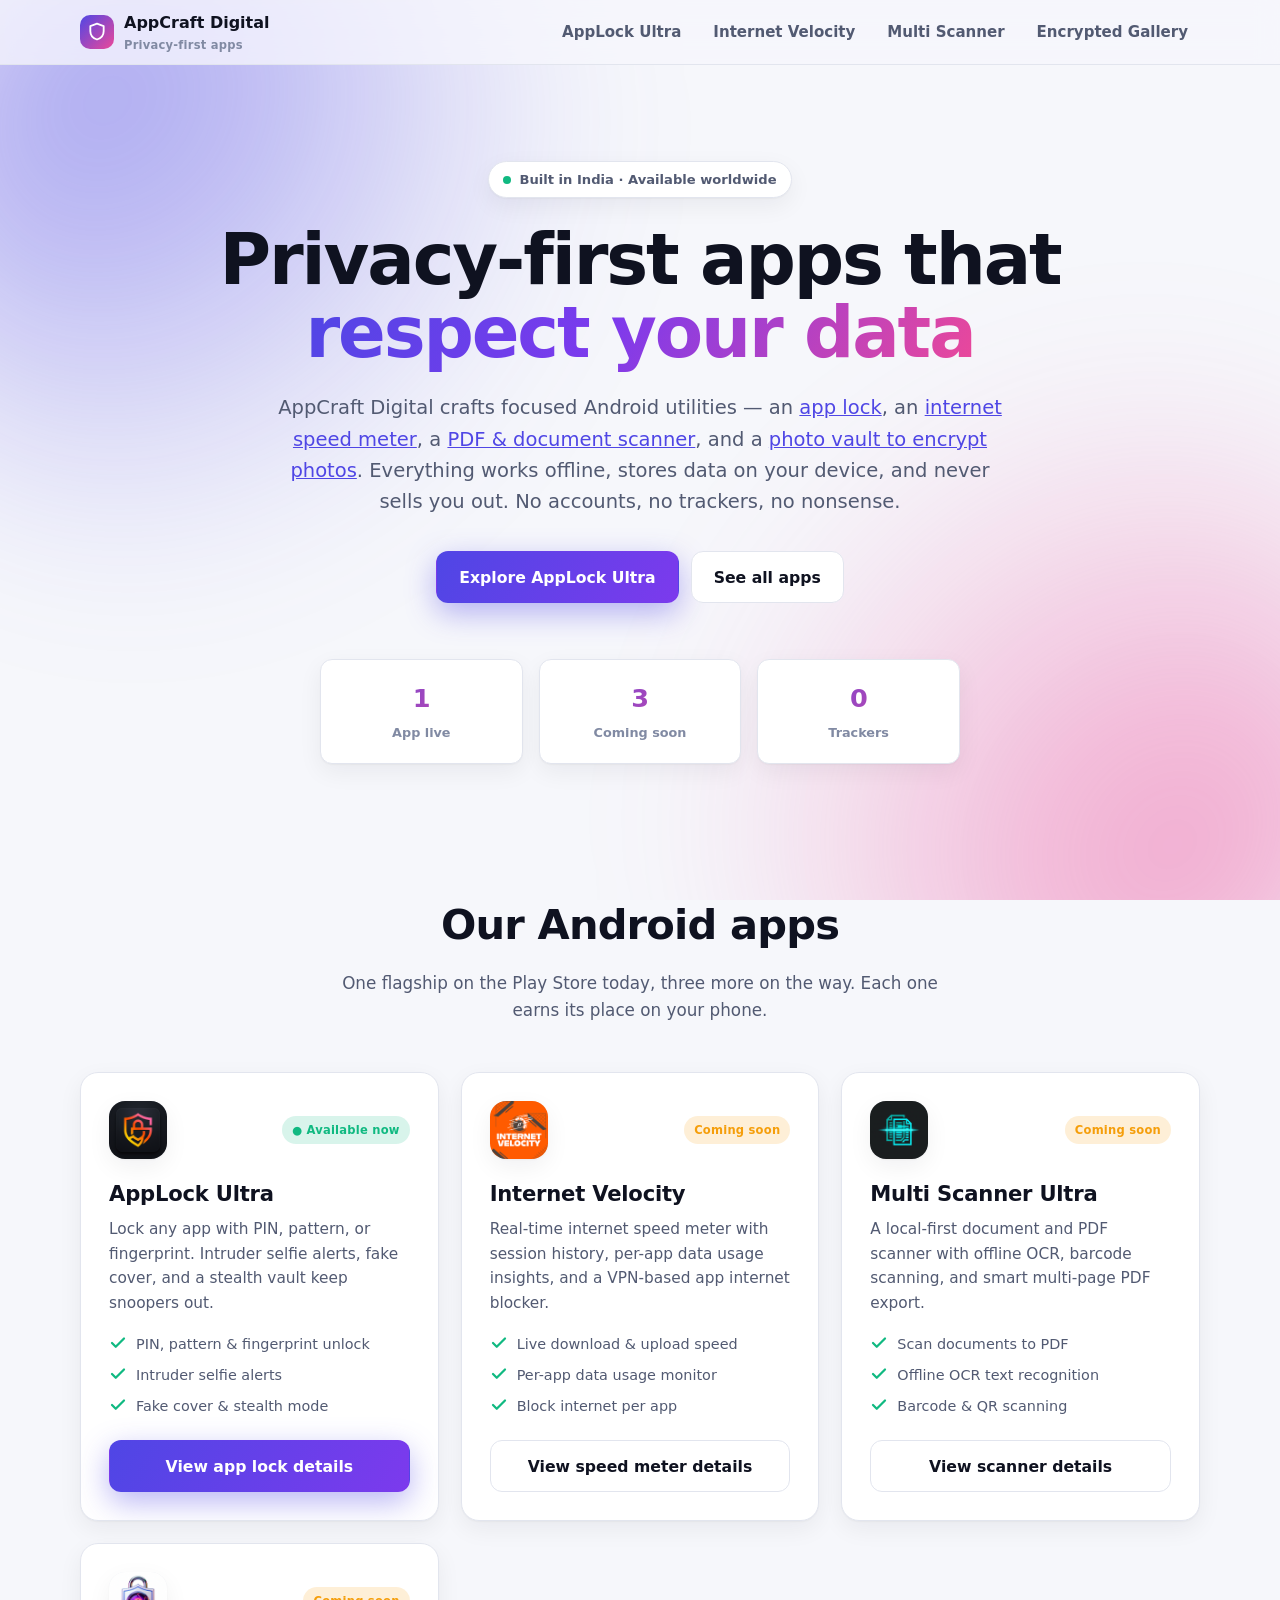
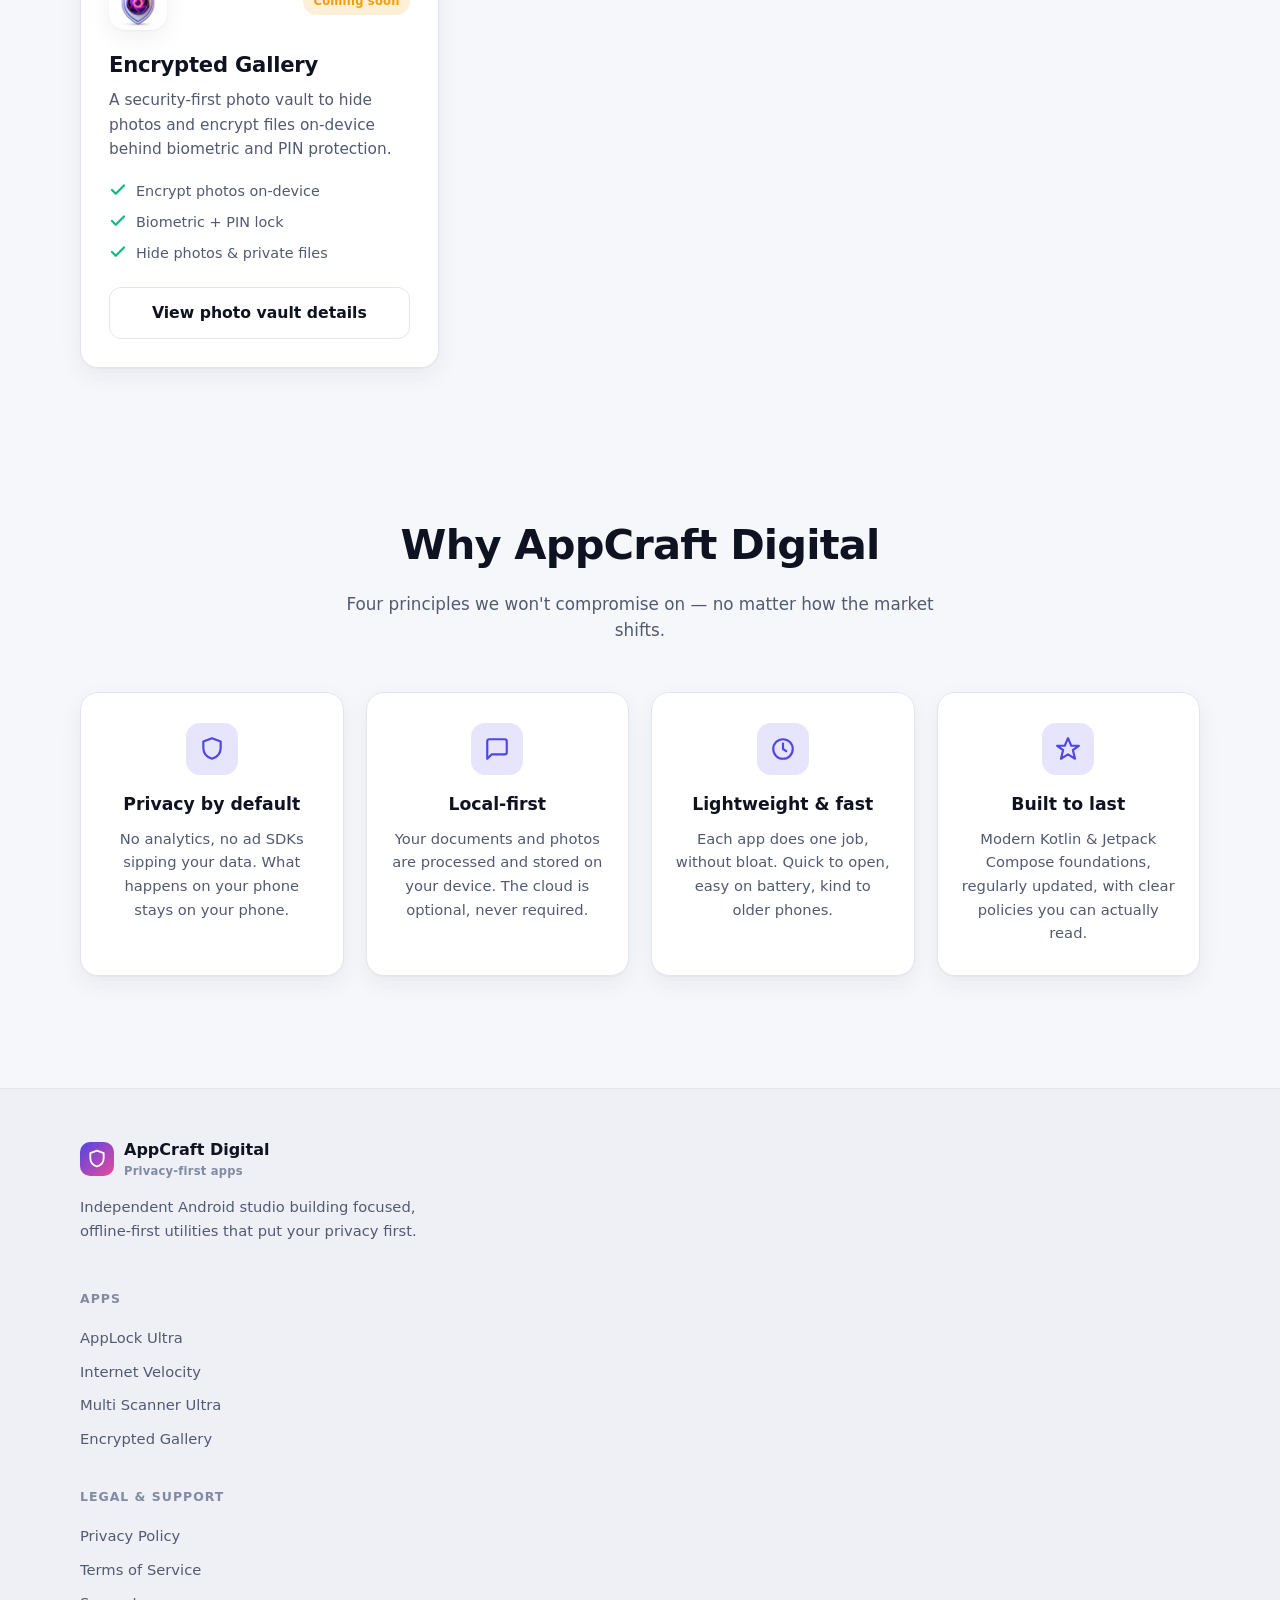
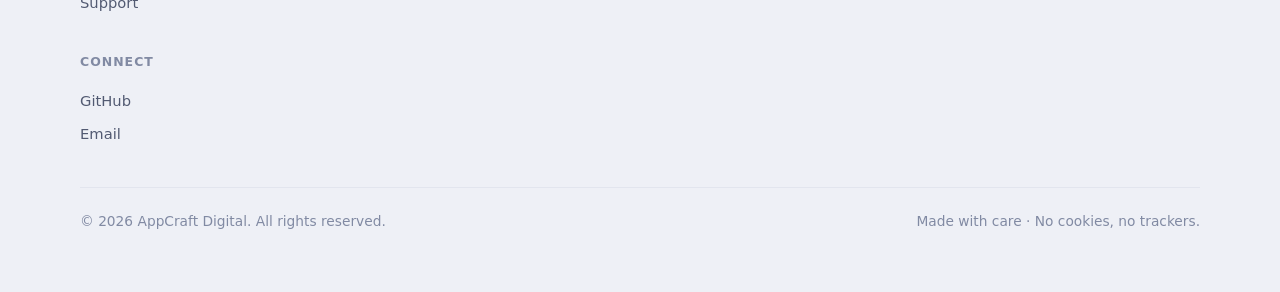
==== commit adbfd502: "Fix responsive UI layout issues" ====
--- a/index.html
+++ b/index.html
@@ -9,51 +9,53 @@
   <meta name="author" content="AppCraft Digital">
   <meta name="robots" content="index, follow, max-image-preview:large">
   <meta name="theme-color" content="#0b0d12">
-  <link rel="canonical" href="https://sumant4ssm.github.io/">
+  <link rel="canonical" href="https://appcraftdigital.co.in/">
 
   <!-- Open Graph -->
   <meta property="og:type" content="website">
   <meta property="og:site_name" content="AppCraft Digital">
   <meta property="og:title" content="AppCraft Digital — Privacy-First Android Apps">
   <meta property="og:description" content="Lock apps, test internet speed, scan documents to PDF, and encrypt photos. Privacy-first Android apps with no tracking.">
-  <meta property="og:url" content="https://sumant4ssm.github.io/">
+  <meta property="og:url" content="https://appcraftdigital.co.in/">
+  <meta property="og:image" content="https://appcraftdigital.co.in/assets/og/appcraft-digital.png">
+  <meta property="og:image:alt" content="AppCraft Digital privacy-first Android apps">
+  <meta property="og:image:width" content="1200">
+  <meta property="og:image:height" content="630">
   <meta property="og:locale" content="en_US">
 
   <!-- Twitter -->
   <meta name="twitter:card" content="summary_large_image">
   <meta name="twitter:title" content="AppCraft Digital — Privacy-First Android Apps">
   <meta name="twitter:description" content="Lock apps, test internet speed, scan to PDF, and encrypt photos. Privacy-first Android apps with no tracking.">
+  <meta name="twitter:image" content="https://appcraftdigital.co.in/assets/og/appcraft-digital.png">
+  <meta name="twitter:image:alt" content="AppCraft Digital privacy-first Android apps">
 
   <link rel="icon" href="data:image/svg+xml,%3Csvg xmlns='http://www.w3.org/2000/svg' viewBox='0 0 100 100'%3E%3Crect width='100' height='100' rx='24' fill='%236366f1'/%3E%3Cpath d='M50 18l26 10v18c0 16-11 28-26 36-15-8-26-20-26-36V28z' fill='none' stroke='white' stroke-width='6' stroke-linejoin='round'/%3E%3C/svg%3E">
-  <link rel="stylesheet" href="assets/style.css">
-
-  <!-- Structured data: Organization + WebSite (with SearchAction) -->
+  <link rel="stylesheet" href="assets/style.css?v=20260629-ui3">
+
+  <!-- Structured data: Organization + WebSite -->
   <script type="application/ld+json">
   {
     "@context": "https://schema.org",
     "@graph": [
       {
         "@type": "Organization",
-        "@id": "https://sumant4ssm.github.io/#organization",
+        "@id": "https://appcraftdigital.co.in/#organization",
         "name": "AppCraft Digital",
-        "url": "https://sumant4ssm.github.io/",
+        "url": "https://appcraftdigital.co.in/",
         "description": "Independent Android studio building privacy-first, local-first utilities.",
         "email": "appcraftdigital@gmail.com",
-        "logo": "https://sumant4ssm.github.io/assets/icon.png",
+        "logo": "https://appcraftdigital.co.in/assets/brand-icon.png",
+        "image": "https://appcraftdigital.co.in/assets/og/appcraft-digital.png",
         "sameAs": ["https://github.com/sumant4ssm"]
       },
       {
         "@type": "WebSite",
-        "@id": "https://sumant4ssm.github.io/#website",
-        "url": "https://sumant4ssm.github.io/",
+        "@id": "https://appcraftdigital.co.in/#website",
+        "url": "https://appcraftdigital.co.in/",
         "name": "AppCraft Digital",
-        "publisher": { "@id": "https://sumant4ssm.github.io/#organization" },
-        "inLanguage": "en-US",
-        "potentialAction": {
-          "@type": "SearchAction",
-          "target": "https://github.com/sumant4ssm?q={search_term_string}",
-          "query-input": "required name=search_term_string"
-        }
+        "publisher": { "@id": "https://appcraftdigital.co.in/#organization" },
+        "inLanguage": "en-US"
       }
     ]
   }
@@ -232,9 +234,9 @@
         </div>
         <div class="foot-col">
           <h5>Legal &amp; Support</h5>
-          <a href="https://sumant4ssm.github.io/applock-ultra-legal/" target="_blank" rel="noopener">Privacy Policy</a>
-          <a href="https://sumant4ssm.github.io/applock-ultra-legal/terms.html" target="_blank" rel="noopener">Terms of Service</a>
-          <a href="https://sumant4ssm.github.io/applock-ultra-legal/support.html" target="_blank" rel="noopener">Support</a>
+          <a href="https://appcraftdigital.co.in/applock-ultra-legal/" target="_blank" rel="noopener">Privacy Policy</a>
+          <a href="https://appcraftdigital.co.in/applock-ultra-legal/terms.html" target="_blank" rel="noopener">Terms of Service</a>
+          <a href="https://appcraftdigital.co.in/applock-ultra-legal/support.html" target="_blank" rel="noopener">Support</a>
         </div>
         <div class="foot-col">
           <h5>Connect</h5>
--- a/assets/style.css
+++ b/assets/style.css
@@ -131,9 +131,10 @@
   align-items: center;
   gap: 10px;
   font-weight: 750;
-  letter-spacing: -0.01em;
+  letter-spacing: 0;
   color: var(--text);
   text-decoration: none;
+  min-width: 0;
 }
 .logo {
   width: 34px;
@@ -223,16 +224,21 @@
   flex-wrap: wrap;
   gap: 12px;
   justify-content: center;
+  align-items: center;
   margin-top: 34px;
 }
 .btn {
   display: inline-flex;
   align-items: center;
+  justify-content: center;
   gap: 9px;
   padding: 13px 22px;
   border-radius: 12px;
   font-weight: 700;
   font-size: 0.98rem;
+  line-height: 1.25;
+  min-height: 52px;
+  text-align: center;
   text-decoration: none;
   border: 1px solid transparent;
   transition: transform .15s ease, box-shadow .2s ease, background .2s ease;
@@ -356,12 +362,19 @@
 .icon-speed  { background: linear-gradient(135deg, #10b981, #06b6d4); }
 
 .badge {
+  display: inline-flex;
+  align-items: center;
+  justify-content: center;
+  min-height: 28px;
   font-size: 0.72rem;
   font-weight: 700;
   padding: 5px 10px;
   border-radius: 999px;
   letter-spacing: 0.02em;
+  line-height: 1.15;
+  text-align: center;
   white-space: nowrap;
+  flex: none;
 }
 .badge-live {
   color: var(--ok);
@@ -478,8 +491,8 @@
 
 /* ---------- Reveal animation ---------- */
 .reveal {
-  opacity: 0;
-  transform: translateY(24px);
+  opacity: 1;
+  transform: none;
   transition: opacity .6s ease, transform .6s ease;
 }
 .reveal.in {
@@ -494,11 +507,65 @@
 
 /* ---------- Responsive ---------- */
 @media (max-width: 720px) {
-  .nav-links a:not(.nav-cta) { display: none; }
+  .wrap { width: min(100% - 32px, 1120px); }
+  .nav {
+    height: auto;
+    min-height: 64px;
+    padding: 10px 0;
+    align-items: flex-start;
+    flex-wrap: wrap;
+  }
+  .brand {
+    flex: 1 1 auto;
+    max-width: 100%;
+  }
+  .brand > span:last-child {
+    min-width: 0;
+    overflow: hidden;
+    text-overflow: ellipsis;
+  }
+  .nav-links {
+    order: 2;
+    width: 100%;
+    gap: 6px;
+    overflow-x: auto;
+    overscroll-behavior-x: contain;
+    scrollbar-width: none;
+    padding: 2px 0 4px;
+  }
+  .nav-links::-webkit-scrollbar { display: none; }
+  .nav-links a {
+    flex: 0 0 auto;
+    font-size: 0.84rem;
+    padding: 7px 10px;
+    border-radius: 9px;
+    background: color-mix(in srgb, var(--bg-elev) 76%, transparent);
+    border: 1px solid var(--border);
+  }
   .hero { padding: 64px 0 40px; }
   .stats { grid-template-columns: 1fr; }
   .foot-grid { grid-template-columns: 1fr; }
   section { padding: 56px 0; }
+  h1 {
+    max-width: 12ch;
+    font-size: clamp(2.25rem, 12vw, 3.2rem);
+  }
+  .hero p.lead {
+    max-width: 34ch;
+  }
+  .hero .cta .btn {
+    width: 100%;
+    max-width: 280px;
+  }
+  .cta {
+    align-items: center;
+  }
+  .pill {
+    max-width: 100%;
+    white-space: normal;
+    justify-content: center;
+    text-align: center;
+  }
 }
 
 /* =====================================================================
@@ -551,6 +618,7 @@
   color: var(--text-soft);
   font-size: 1.1rem;
   margin: 0;
+  max-width: 62ch;
 }
 
 /* Two-column detail layout */
@@ -701,3 +769,79 @@
   .detail { grid-template-columns: 1fr; }
   .info-card { position: static; }
 }
+
+@media (max-width: 560px) {
+  .breadcrumb {
+    padding-top: 14px;
+  }
+  .breadcrumb ol {
+    gap: 5px;
+    min-width: 0;
+  }
+  .breadcrumb li {
+    min-width: 0;
+  }
+  .breadcrumb [aria-current="page"] {
+    overflow: hidden;
+    text-overflow: ellipsis;
+    white-space: nowrap;
+    max-width: min(48vw, 180px);
+  }
+  .app-hero {
+    padding: 26px 0 4px;
+  }
+  .app-hero .hero-row {
+    display: block;
+  }
+  .app-hero .app-icon {
+    width: 72px;
+    height: 72px;
+    border-radius: 18px;
+    margin-bottom: 18px;
+  }
+  .app-hero h1 {
+    font-size: clamp(1.65rem, 7vw, 2rem);
+    line-height: 1.12;
+    overflow-wrap: anywhere;
+    max-width: 100%;
+  }
+  .app-hero .tagline {
+    font-size: 1rem;
+    line-height: 1.55;
+  }
+  .app-hero .cta {
+    justify-content: flex-start;
+    gap: 10px;
+    margin-top: 24px;
+  }
+  .app-hero .cta .badge {
+    min-height: 32px;
+    padding: 6px 11px;
+  }
+  .app-hero .cta .btn {
+    width: auto;
+    max-width: calc(100vw - 32px);
+    min-height: 46px;
+    padding: 11px 16px;
+    font-size: 0.92rem;
+  }
+  .detail {
+    gap: 28px;
+  }
+  .detail .prose h2 {
+    font-size: 1.32rem;
+    line-height: 1.22;
+  }
+  .grid {
+    grid-template-columns: minmax(0, 1fr);
+  }
+  .card {
+    padding: 22px;
+  }
+  .card-head {
+    align-items: flex-start;
+  }
+  .card .btn {
+    max-width: none;
+  }
+}
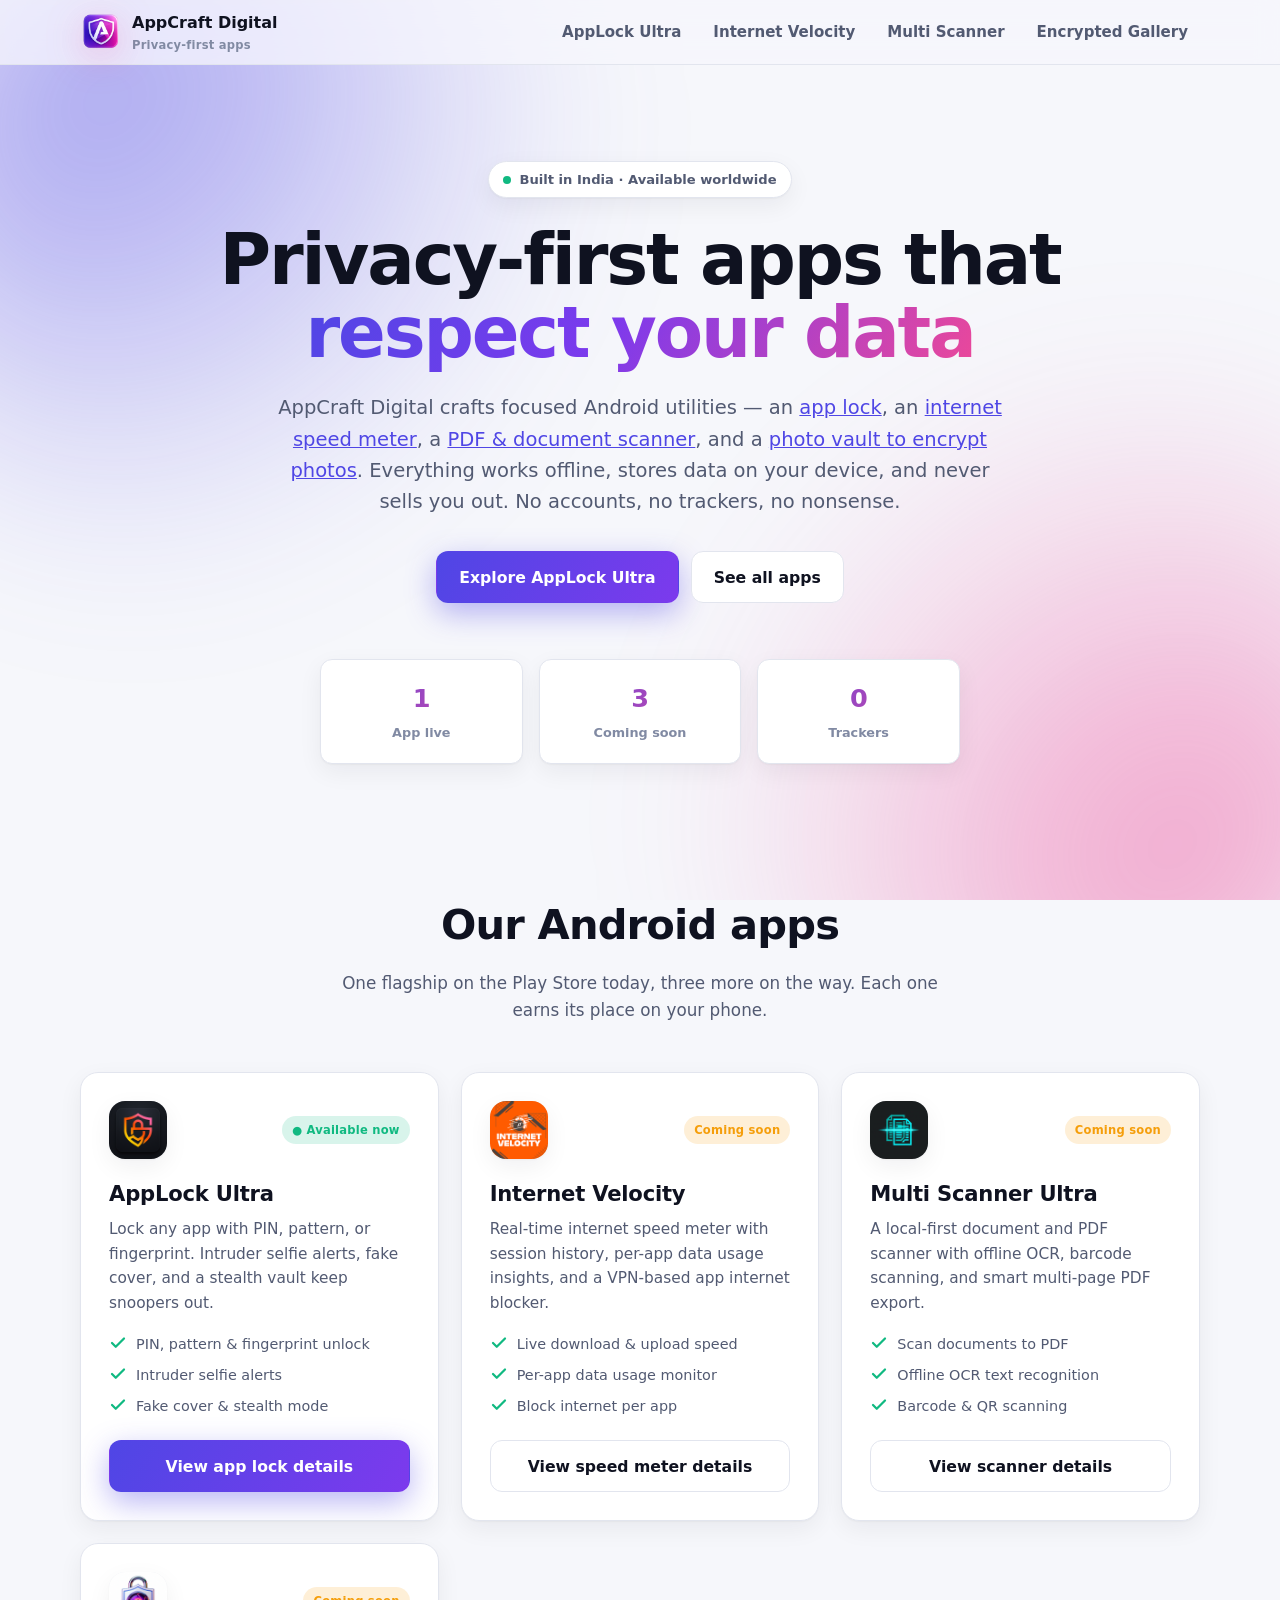
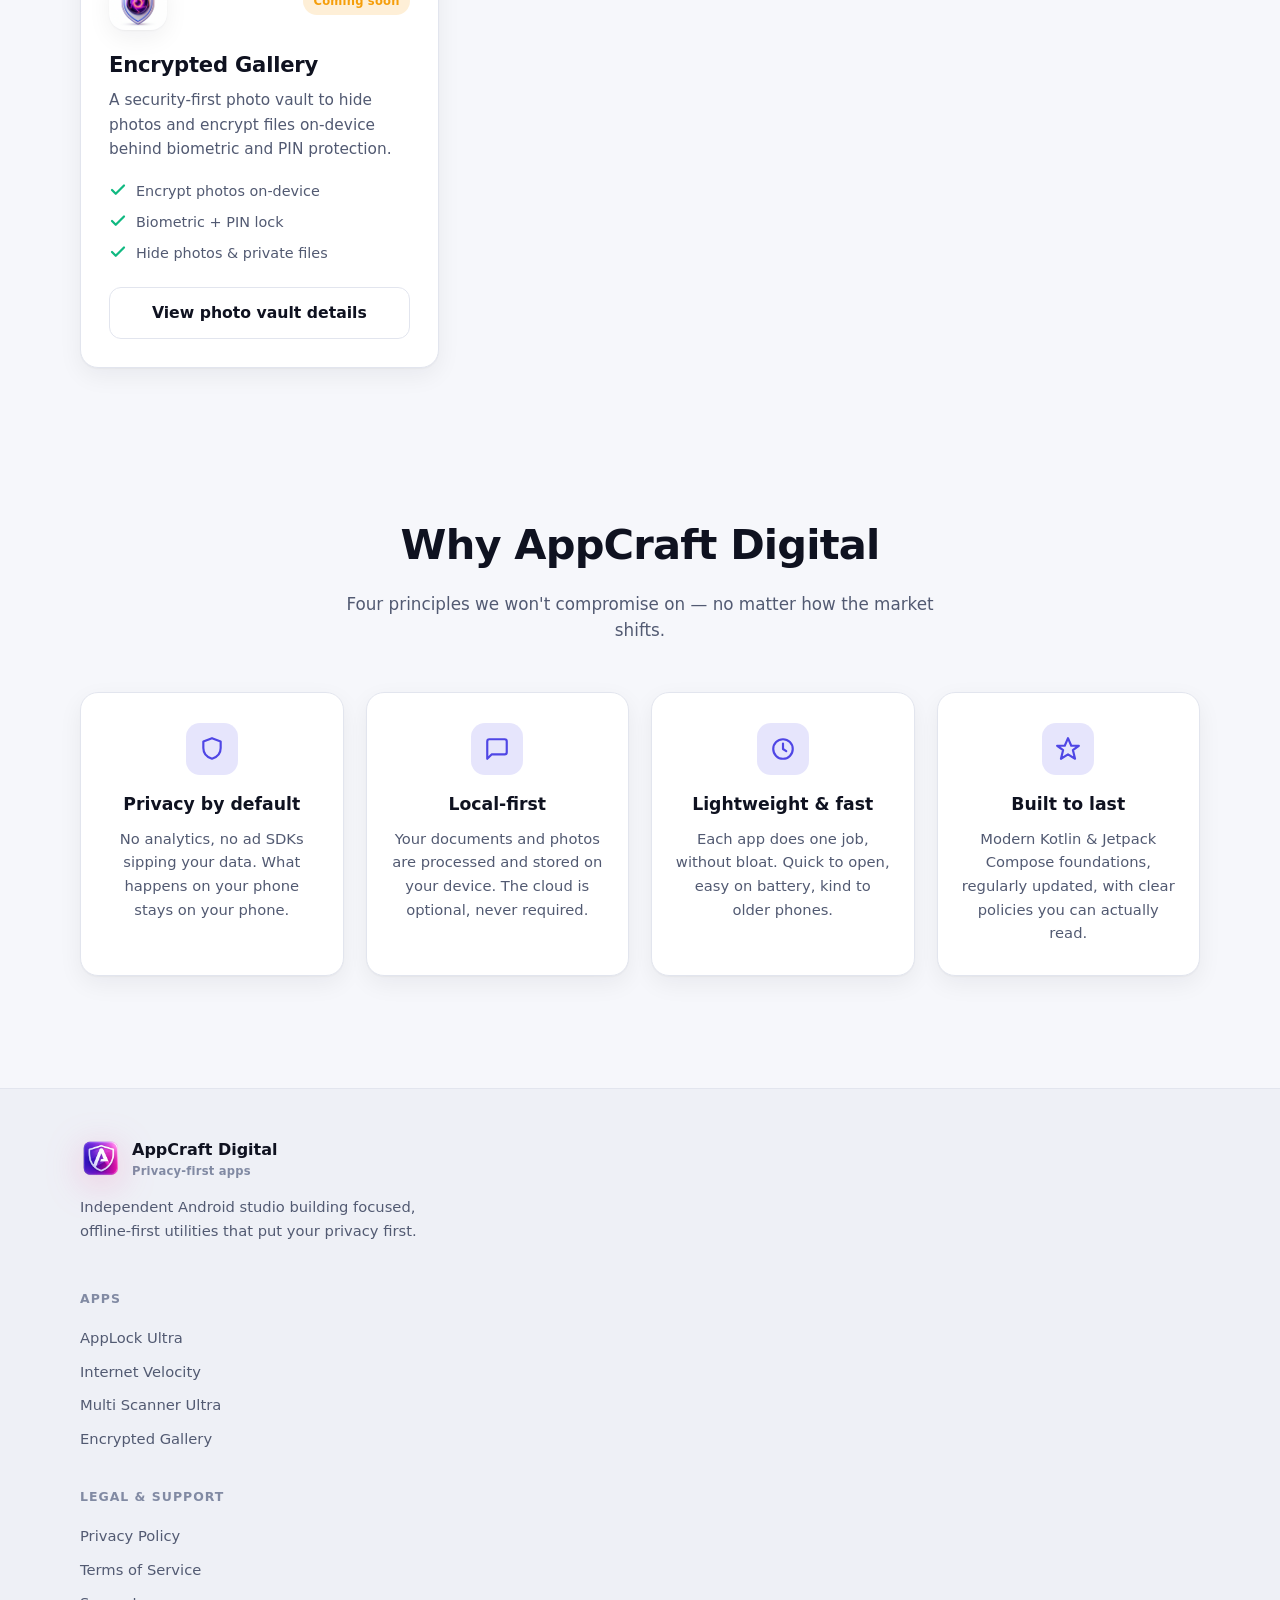
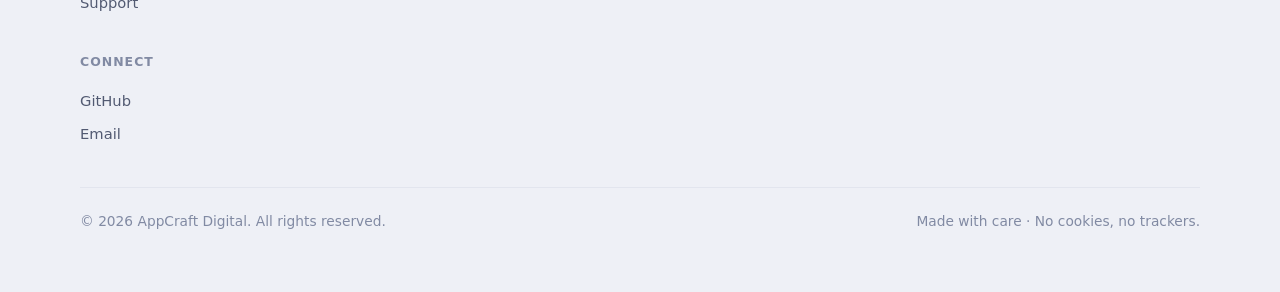
==== commit 7ccf48df: "feat: update icons and styles across multiple pages" ====
--- a/index.html
+++ b/index.html
@@ -30,8 +30,8 @@
   <meta name="twitter:image" content="https://appcraftdigital.co.in/assets/og/appcraft-digital.png">
   <meta name="twitter:image:alt" content="AppCraft Digital privacy-first Android apps">
 
-  <link rel="icon" href="data:image/svg+xml,%3Csvg xmlns='http://www.w3.org/2000/svg' viewBox='0 0 100 100'%3E%3Crect width='100' height='100' rx='24' fill='%236366f1'/%3E%3Cpath d='M50 18l26 10v18c0 16-11 28-26 36-15-8-26-20-26-36V28z' fill='none' stroke='white' stroke-width='6' stroke-linejoin='round'/%3E%3C/svg%3E">
-  <link rel="stylesheet" href="assets/style.css?v=20260629-ui3">
+  <link rel="icon" type="image/png" href="/assets/brand/appcraft-digital-icon.png">
+  <link rel="stylesheet" href="assets/style.css?v=20260703-logo">
 
   <!-- Structured data: Organization + WebSite -->
   <script type="application/ld+json">
@@ -45,7 +45,7 @@
         "url": "https://appcraftdigital.co.in/",
         "description": "Independent Android studio building privacy-first, local-first utilities.",
         "email": "appcraftdigital@gmail.com",
-        "logo": "https://appcraftdigital.co.in/assets/brand-icon.png",
+        "logo": "https://appcraftdigital.co.in/assets/brand/appcraft-digital-icon.png",
         "image": "https://appcraftdigital.co.in/assets/og/appcraft-digital.png",
         "sameAs": ["https://github.com/sumant4ssm"]
       },
@@ -68,7 +68,7 @@
     <div class="wrap nav">
       <a class="brand" href="/" aria-label="AppCraft Digital home">
         <span class="logo" aria-hidden="true">
-          <svg width="20" height="20" viewBox="0 0 24 24" fill="none" stroke="currentColor" stroke-width="2.2" stroke-linecap="round" stroke-linejoin="round"><path d="M12 2l8 3v6c0 5-3.5 8.5-8 10-4.5-1.5-8-5-8-10V5z"/></svg>
+          <img src="/assets/brand/appcraft-digital-icon.png" alt="" width="40" height="40">
         </span>
         <span>AppCraft Digital<small>Privacy-first apps</small></span>
       </a>
@@ -219,7 +219,7 @@
         <div>
           <a class="brand" href="/" style="margin-bottom:12px;">
             <span class="logo" aria-hidden="true">
-              <svg width="20" height="20" viewBox="0 0 24 24" fill="none" stroke="currentColor" stroke-width="2.2" stroke-linecap="round" stroke-linejoin="round"><path d="M12 2l8 3v6c0 5-3.5 8.5-8 10-4.5-1.5-8-5-8-10V5z"/></svg>
+              <img src="/assets/brand/appcraft-digital-icon.png" alt="" width="40" height="40">
             </span>
             <span>AppCraft Digital<small>Privacy-first apps</small></span>
           </a>
--- a/assets/style.css
+++ b/assets/style.css
@@ -129,7 +129,7 @@
 .brand {
   display: flex;
   align-items: center;
-  gap: 10px;
+  gap: 12px;
   font-weight: 750;
   letter-spacing: 0;
   color: var(--text);
@@ -137,14 +137,18 @@
   min-width: 0;
 }
 .logo {
-  width: 34px;
-  height: 34px;
-  border-radius: 10px;
-  background: linear-gradient(135deg, var(--brand), var(--brand-3));
-  display: grid;
-  place-items: center;
-  color: #fff;
+  width: 40px;
+  height: 40px;
+  display: block;
   flex: none;
+}
+.logo img {
+  display: block;
+  width: 100%;
+  height: 100%;
+  object-fit: contain;
+  border-radius: 12px;
+  filter: drop-shadow(0 8px 18px color-mix(in srgb, var(--brand-3) 28%, transparent));
 }
 .brand small {
   display: block;
@@ -609,10 +613,20 @@
   border-radius: 22px;
 }
 .app-hero .app-icon svg { width: 42px; height: 42px; }
+.app-title-line {
+  display: flex;
+  align-items: center;
+  flex-wrap: wrap;
+  gap: 10px 12px;
+  margin: 0 0 6px;
+}
 .app-hero h1 {
   font-size: clamp(2rem, 5vw, 3rem);
   max-width: none;
-  margin: 0 0 6px;
+  margin: 0;
+}
+.app-status {
+  transform: translateY(2px);
 }
 .app-hero .tagline {
   color: var(--text-soft);
@@ -800,10 +814,18 @@
     margin-bottom: 18px;
   }
   .app-hero h1 {
-    font-size: clamp(1.65rem, 7vw, 2rem);
+    font-size: clamp(1.5rem, 6vw, 1.85rem);
     line-height: 1.12;
     overflow-wrap: anywhere;
     max-width: 100%;
+  }
+  .app-title-line {
+    display: block;
+    margin-bottom: 8px;
+  }
+  .app-status {
+    margin-top: 10px;
+    transform: none;
   }
   .app-hero .tagline {
     font-size: 1rem;
@@ -813,10 +835,6 @@
     justify-content: flex-start;
     gap: 10px;
     margin-top: 24px;
-  }
-  .app-hero .cta .badge {
-    min-height: 32px;
-    padding: 6px 11px;
   }
   .app-hero .cta .btn {
     width: auto;
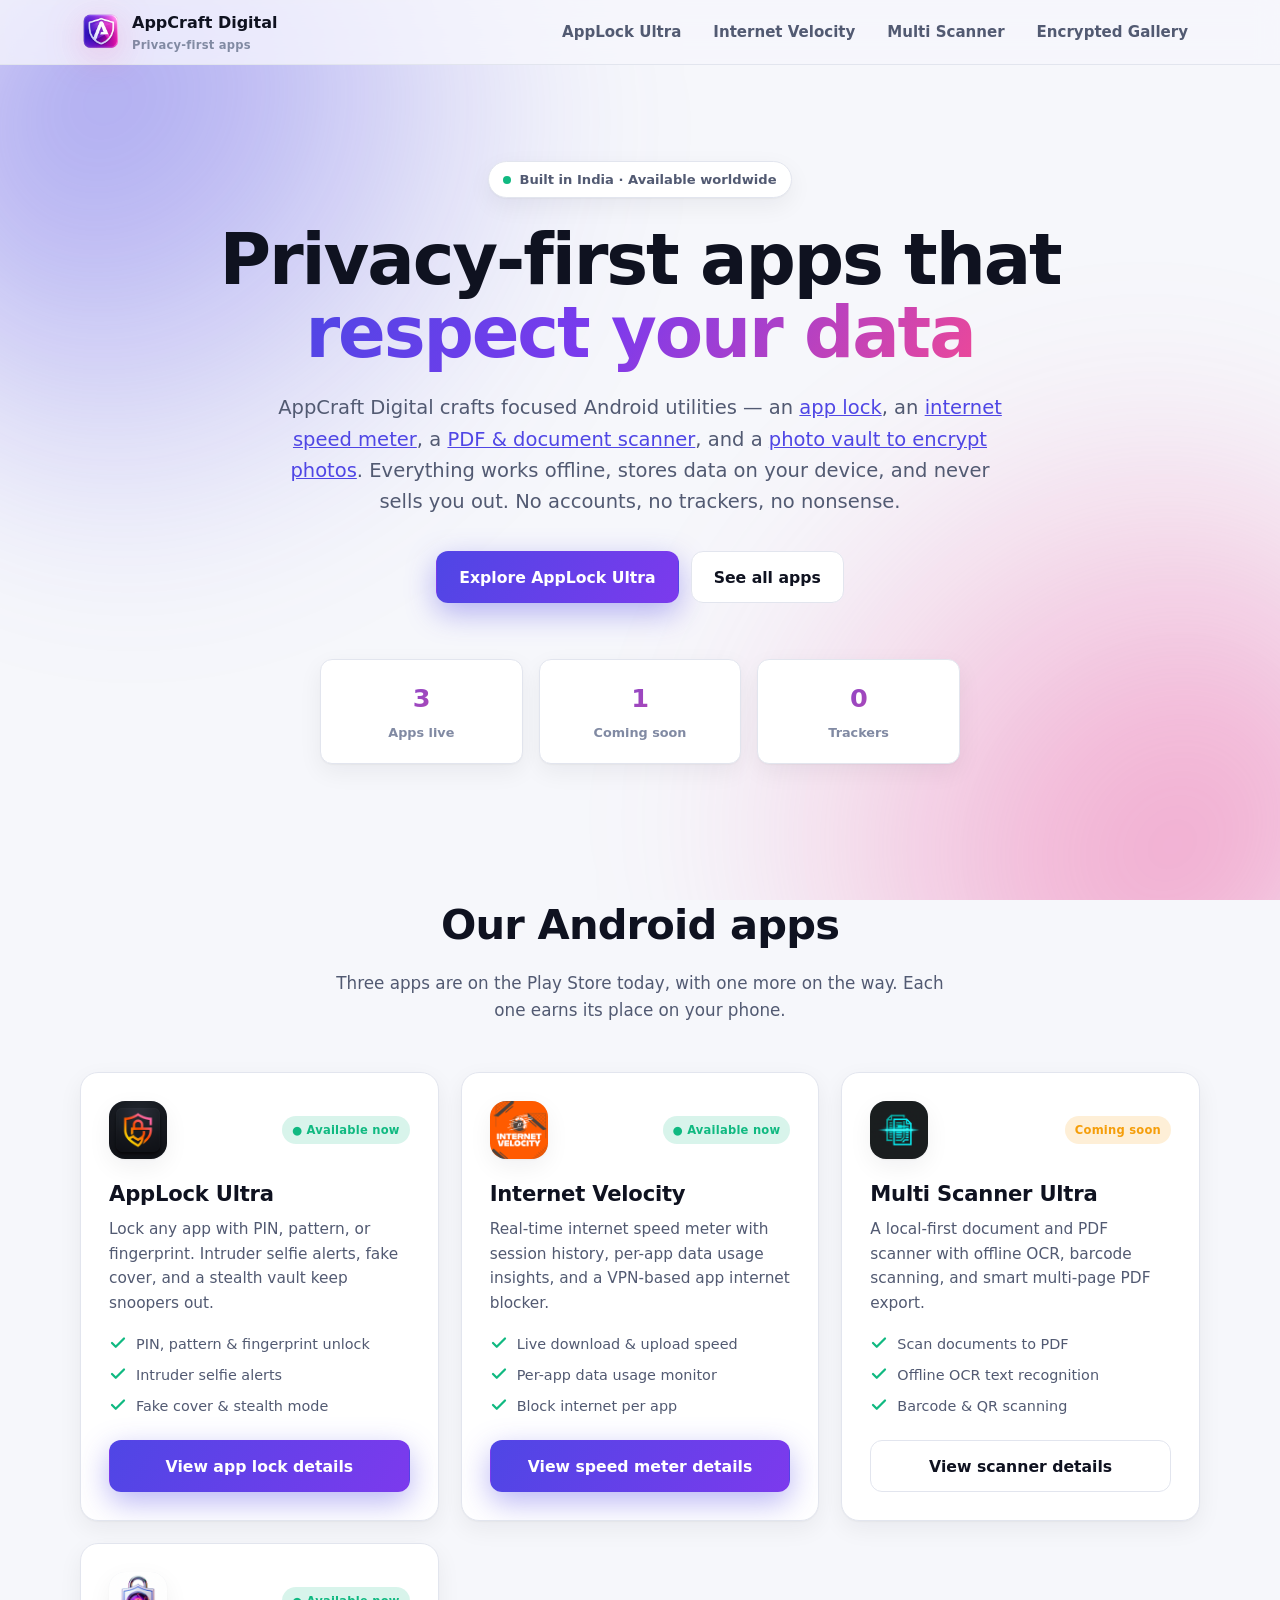
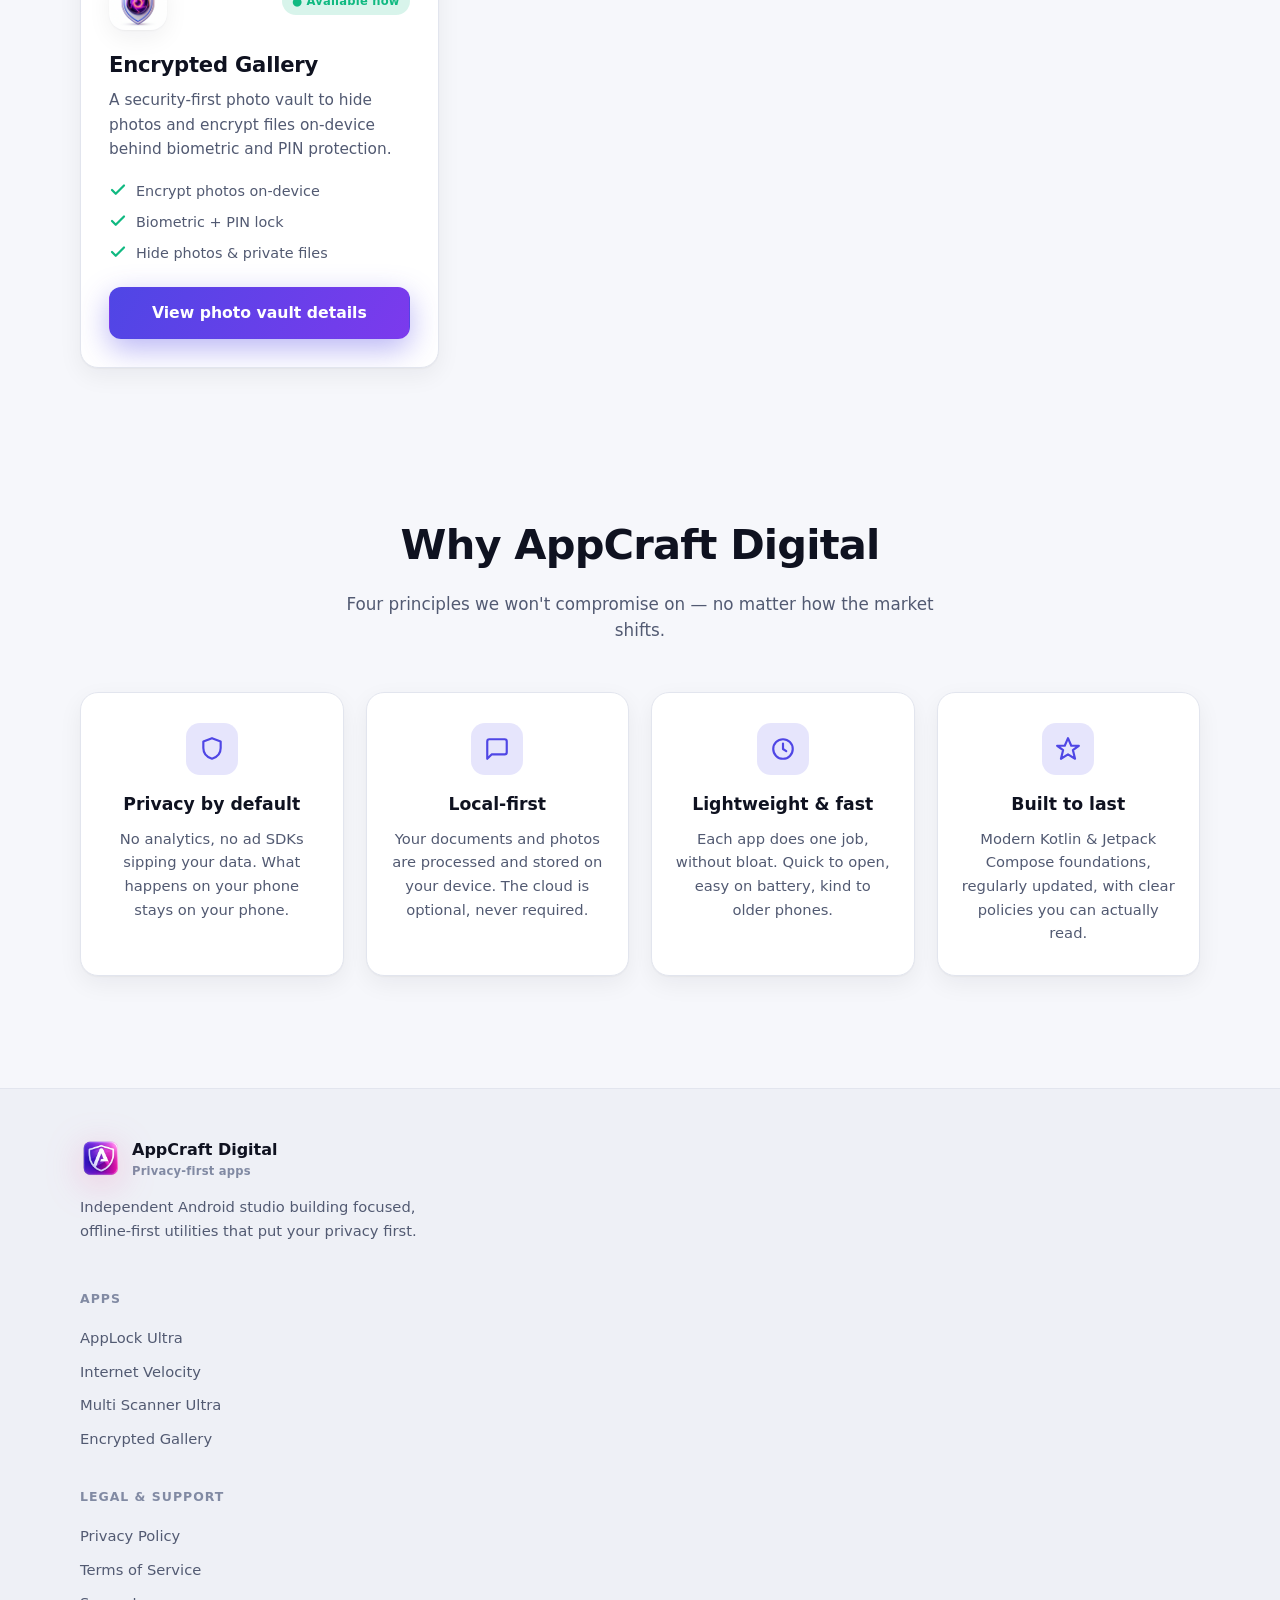
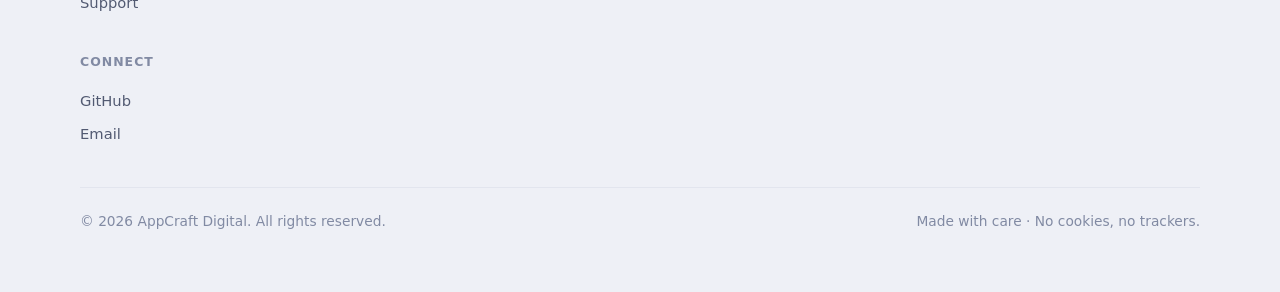
==== commit c761ef7a: "Update live app statuses" ====
--- a/index.html
+++ b/index.html
@@ -98,8 +98,8 @@
           <a class="btn btn-ghost" href="#apps">See all apps</a>
         </div>
         <div class="stats">
-          <div class="stat"><b>1</b><span>App live</span></div>
-          <div class="stat"><b>3</b><span>Coming soon</span></div>
+          <div class="stat"><b>3</b><span>Apps live</span></div>
+          <div class="stat"><b>1</b><span>Coming soon</span></div>
           <div class="stat"><b>0</b><span>Trackers</span></div>
         </div>
       </div>
@@ -110,7 +110,7 @@
       <div class="wrap">
         <div class="sec-head reveal">
           <h2>Our Android apps</h2>
-          <p>One flagship on the Play Store today, three more on the way. Each one earns its place on your phone.</p>
+          <p>Three apps are on the Play Store today, with one more on the way. Each one earns its place on your phone.</p>
         </div>
         <div class="grid">
           <!-- AppLock Ultra -->
@@ -133,7 +133,7 @@
           <a class="card reveal" href="/internet-velocity/">
             <div class="card-head">
               <span class="app-icon" aria-hidden="true"><img src="/assets/icons/internet-velocity.png" alt="" width="58" height="58"></span>
-              <span class="badge badge-soon">Coming soon</span>
+              <span class="badge badge-live">● Available now</span>
             </div>
             <h3>Internet Velocity</h3>
             <p class="desc">Real-time internet speed meter with session history, per-app data usage insights, and a VPN-based app internet blocker.</p>
@@ -142,7 +142,7 @@
               <li><svg class="check" viewBox="0 0 24 24" fill="none" stroke="currentColor" stroke-width="3" stroke-linecap="round" stroke-linejoin="round"><polyline points="20 6 9 17 4 12"/></svg> Per-app data usage monitor</li>
               <li><svg class="check" viewBox="0 0 24 24" fill="none" stroke="currentColor" stroke-width="3" stroke-linecap="round" stroke-linejoin="round"><polyline points="20 6 9 17 4 12"/></svg> Block internet per app</li>
             </ul>
-            <span class="btn btn-ghost">View speed meter details</span>
+            <span class="btn btn-primary">View speed meter details</span>
           </a>
 
           <!-- Multi Scanner Ultra -->
@@ -165,7 +165,7 @@
           <a class="card reveal" href="/encrypted-gallery/">
             <div class="card-head">
               <span class="app-icon" aria-hidden="true"><img src="/assets/icons/encrypted-gallery.png" alt="" width="58" height="58"></span>
-              <span class="badge badge-soon">Coming soon</span>
+              <span class="badge badge-live">● Available now</span>
             </div>
             <h3>Encrypted Gallery</h3>
             <p class="desc">A security-first photo vault to hide photos and encrypt files on-device behind biometric and PIN protection.</p>
@@ -174,7 +174,7 @@
               <li><svg class="check" viewBox="0 0 24 24" fill="none" stroke="currentColor" stroke-width="3" stroke-linecap="round" stroke-linejoin="round"><polyline points="20 6 9 17 4 12"/></svg> Biometric + PIN lock</li>
               <li><svg class="check" viewBox="0 0 24 24" fill="none" stroke="currentColor" stroke-width="3" stroke-linecap="round" stroke-linejoin="round"><polyline points="20 6 9 17 4 12"/></svg> Hide photos &amp; private files</li>
             </ul>
-            <span class="btn btn-ghost">View photo vault details</span>
+            <span class="btn btn-primary">View photo vault details</span>
           </a>
         </div>
       </div>
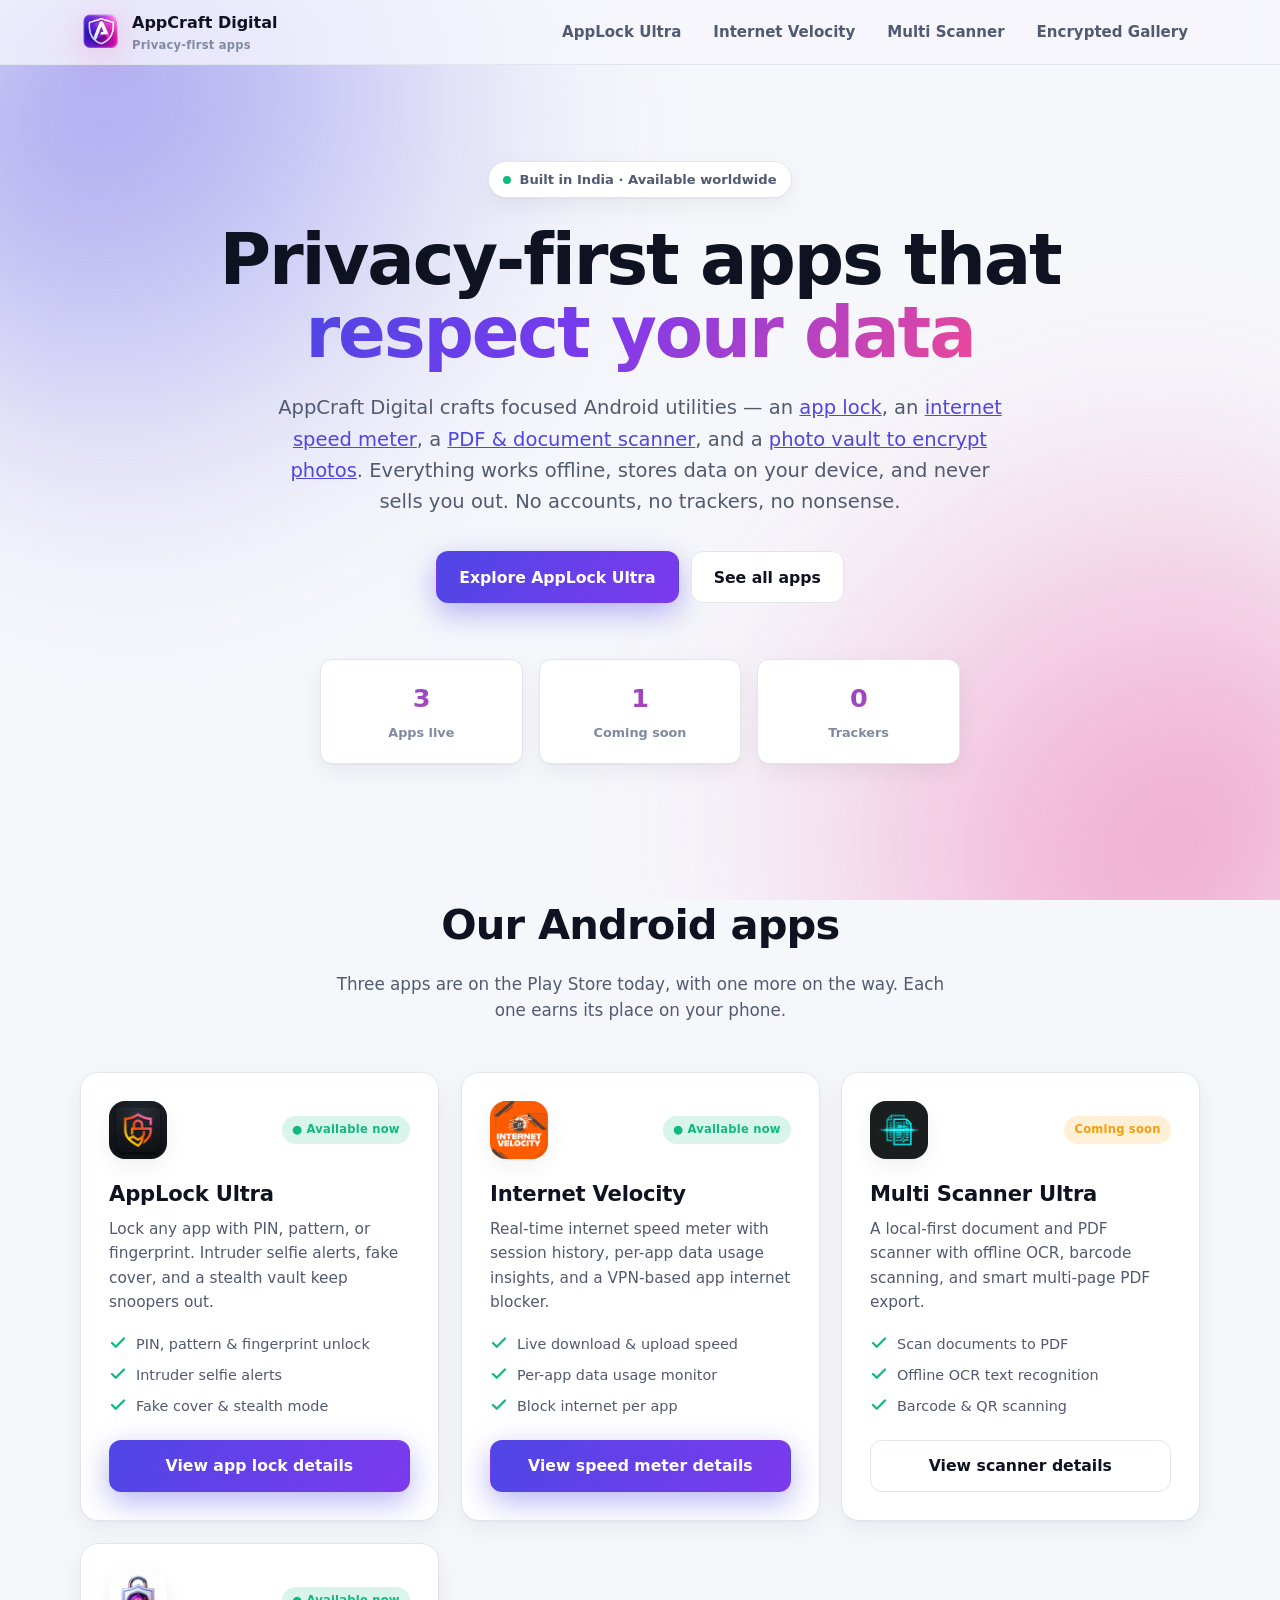
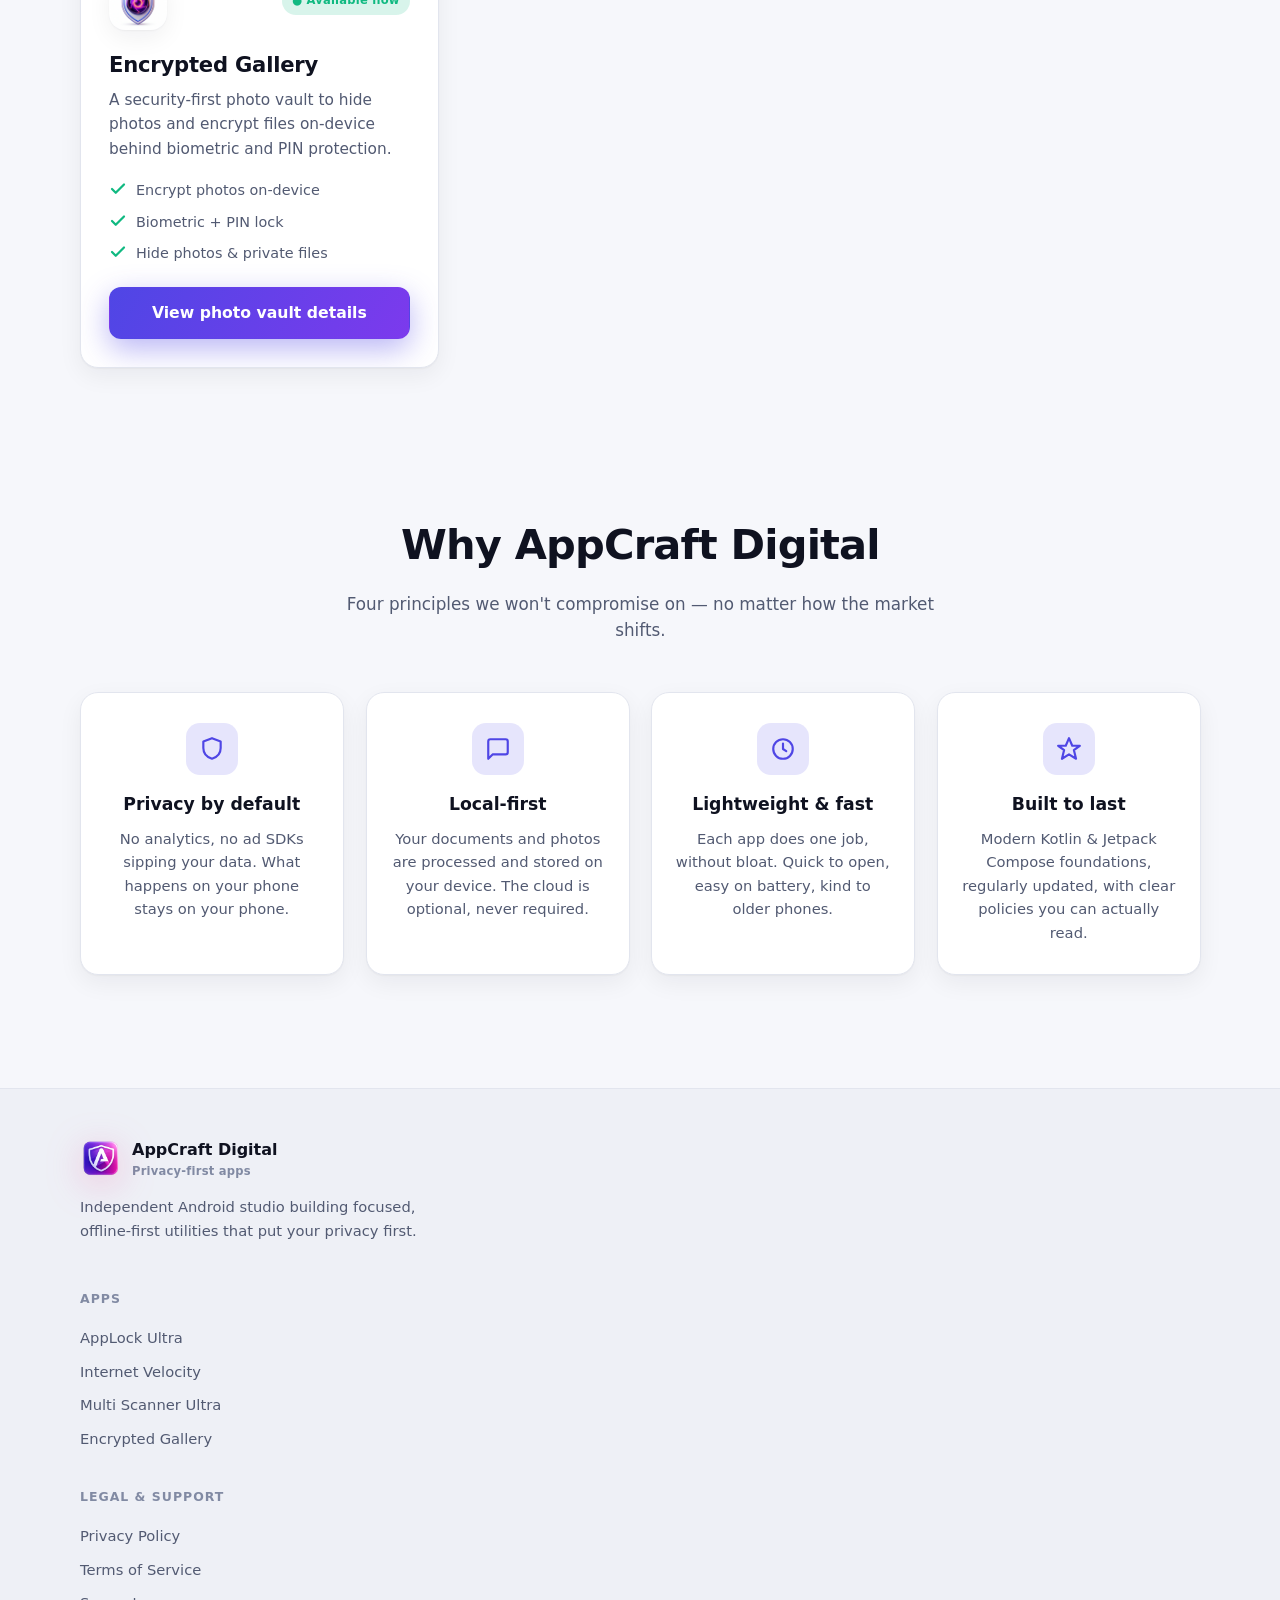
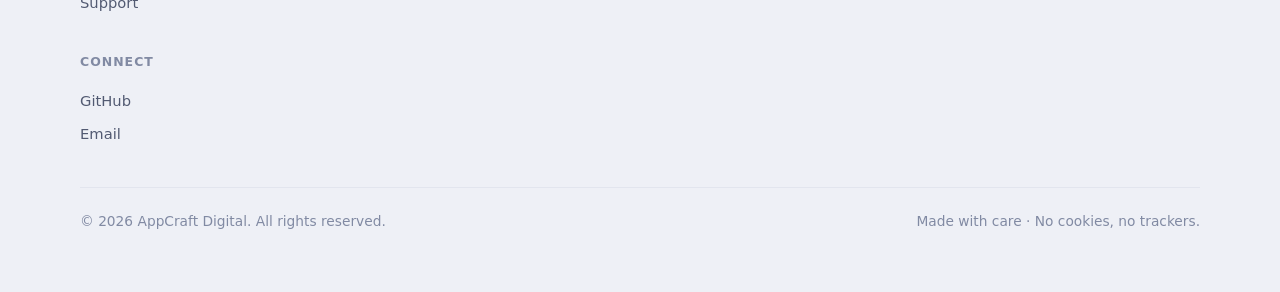
==== commit 8382f278: "feat: add JavaScript class for enhanced functionality and create custom 404 page" ====
--- a/index.html
+++ b/index.html
@@ -3,6 +3,7 @@
 <head>
   <meta charset="utf-8">
   <meta name="viewport" content="width=device-width, initial-scale=1">
+  <script>document.documentElement.classList.add('js');</script>
   <title>AppCraft Digital — Privacy-First Android Apps</title>
   <meta name="description" content="Privacy-first Android apps by AppCraft Digital: an app locker, internet speed meter, PDF scanner, and encrypted photo vault. Local-first, no tracking.">
   <meta name="keywords" content="app lock, app locker, internet speed test, pdf scanner, photo lock, gallery lock, encrypt photos, android apps, privacy apps">
--- a/assets/style.css
+++ b/assets/style.css
@@ -7,7 +7,9 @@
 
 :root {
   color-scheme: light dark;
-  --font: "Inter", ui-sans-serif, system-ui, -apple-system, BlinkMacSystemFont, "Segoe UI", Roboto, sans-serif;
+  /* Native system-font stack — fast, no extra request, no privacy leak.
+     Renders SF Pro on Apple, Segoe UI on Windows, Roboto on Android. */
+  --font: ui-sans-serif, system-ui, -apple-system, BlinkMacSystemFont, "Segoe UI", Roboto, "Helvetica Neue", Arial, sans-serif;
   --bg: #f6f7fb;
   --bg-elev: #ffffff;
   --bg-soft: #eef0f6;
@@ -64,6 +66,19 @@
 
 a { color: var(--brand); }
 
+/* ---------- Keyboard focus ---------- */
+:focus-visible {
+  outline: 2px solid var(--brand);
+  outline-offset: 3px;
+  border-radius: 6px;
+}
+/* Only show the ring for keyboard users, not mouse clicks */
+:focus:not(:focus-visible) { outline: none; }
+.btn:focus-visible {
+  outline-offset: 4px;
+  box-shadow: 0 0 0 4px color-mix(in srgb, var(--brand) 30%, transparent);
+}
+
 .wrap {
   width: min(100% - 48px, 1120px);
   margin-inline: auto;
@@ -493,18 +508,29 @@
   font-size: 0.86rem;
 }
 
-/* ---------- Reveal animation ---------- */
-.reveal {
-  opacity: 1;
-  transform: none;
-  transition: opacity .6s ease, transform .6s ease;
-}
-.reveal.in {
-  opacity: 1;
-  transform: none;
-}
+/* ---------- Reveal animation ----------
+   No-JS / older browsers: content is always visible (base rule below).
+   With JS (html.js set synchronously in <head>): elements fade + rise in
+   as they scroll into view; reveal.js toggles the .in class. */
+.reveal { opacity: 1; transform: none; }
+html.js .reveal {
+  opacity: 0;
+  transform: translateY(18px);
+  transition: opacity .7s cubic-bezier(.16, 1, .3, 1),
+              transform .7s cubic-bezier(.16, 1, .3, 1);
+  will-change: opacity, transform;
+}
+html.js .reveal.in { opacity: 1; transform: none; }
+/* Stagger cards/values within a row for a gentle cascade */
+html.js .grid > .reveal:nth-child(2),
+html.js .values > .reveal:nth-child(2) { transition-delay: .08s; }
+html.js .grid > .reveal:nth-child(3),
+html.js .values > .reveal:nth-child(3) { transition-delay: .16s; }
+html.js .grid > .reveal:nth-child(4),
+html.js .values > .reveal:nth-child(4) { transition-delay: .24s; }
+
 @media (prefers-reduced-motion: reduce) {
-  .reveal { opacity: 1; transform: none; transition: none; }
+  .reveal, html.js .reveal { opacity: 1; transform: none; transition: none; }
   .aurora::before, .aurora::after, .dot { animation: none; }
   html { scroll-behavior: auto; }
 }
